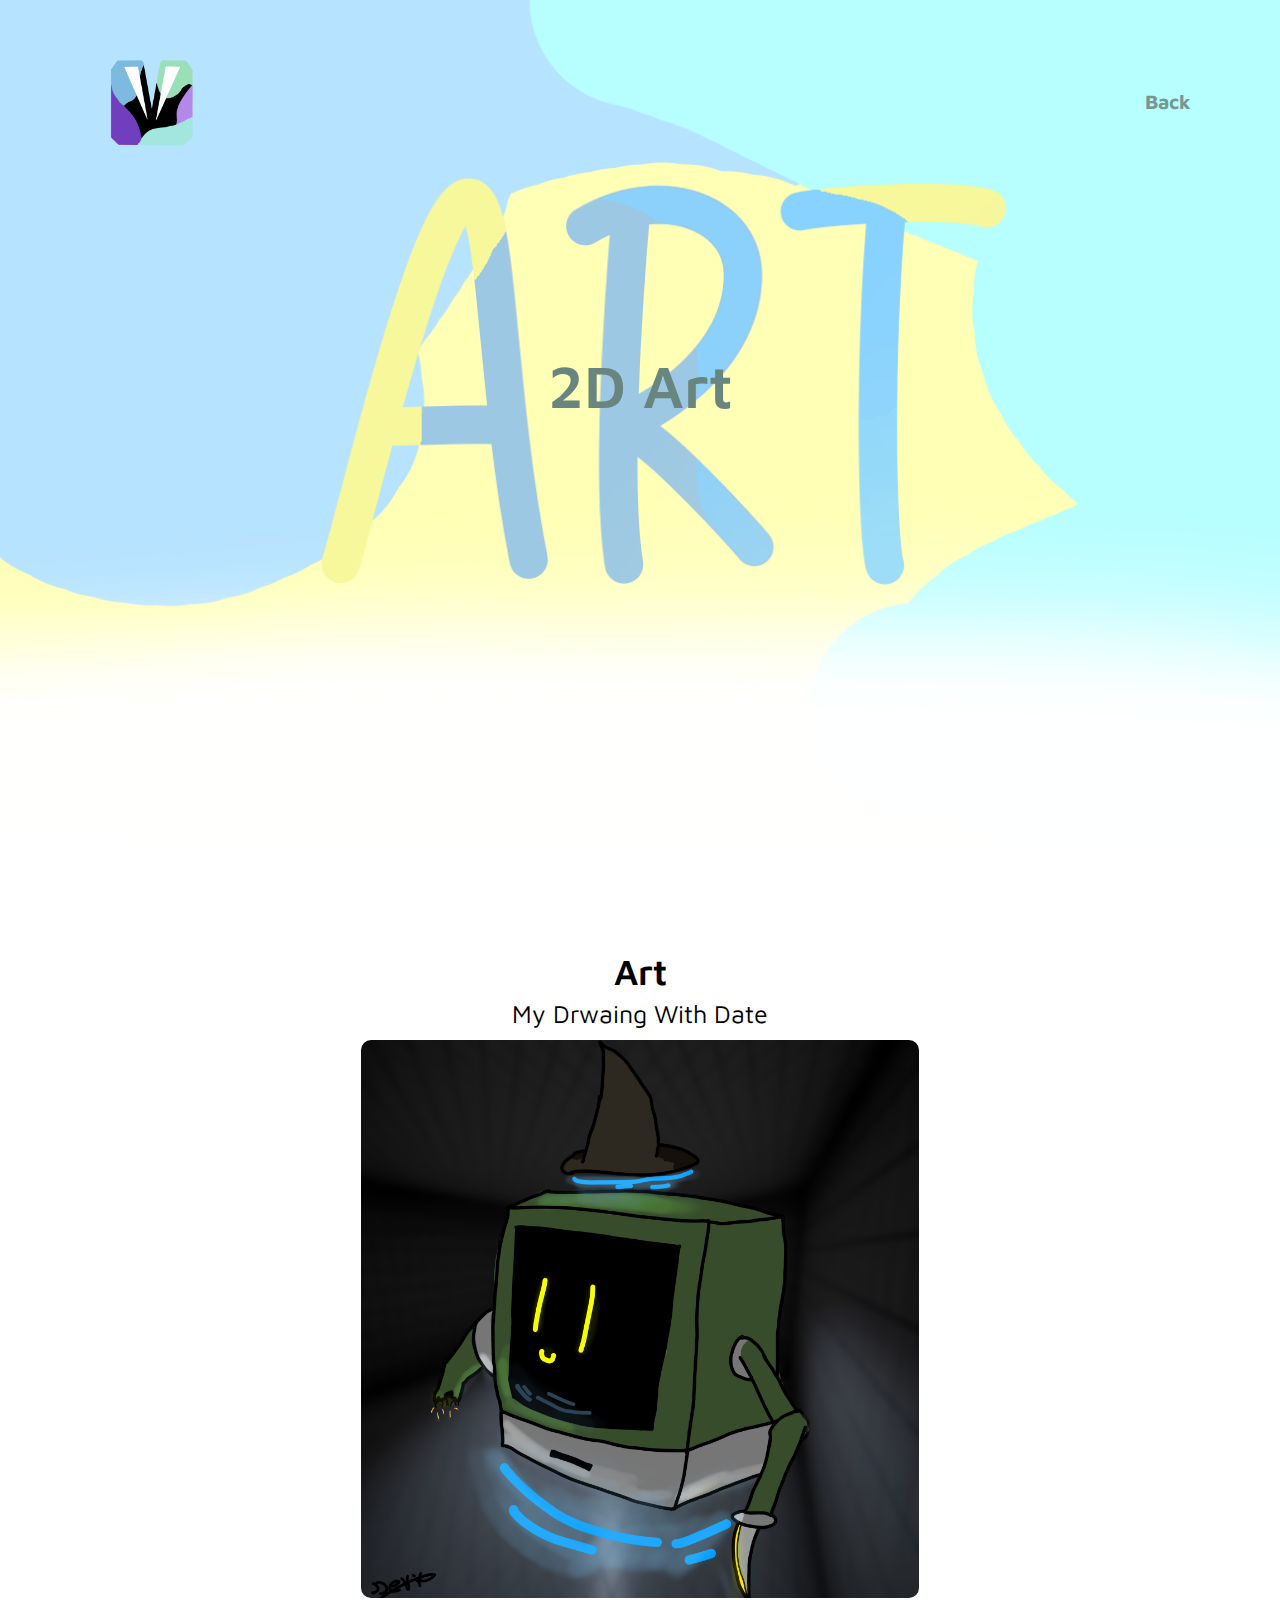
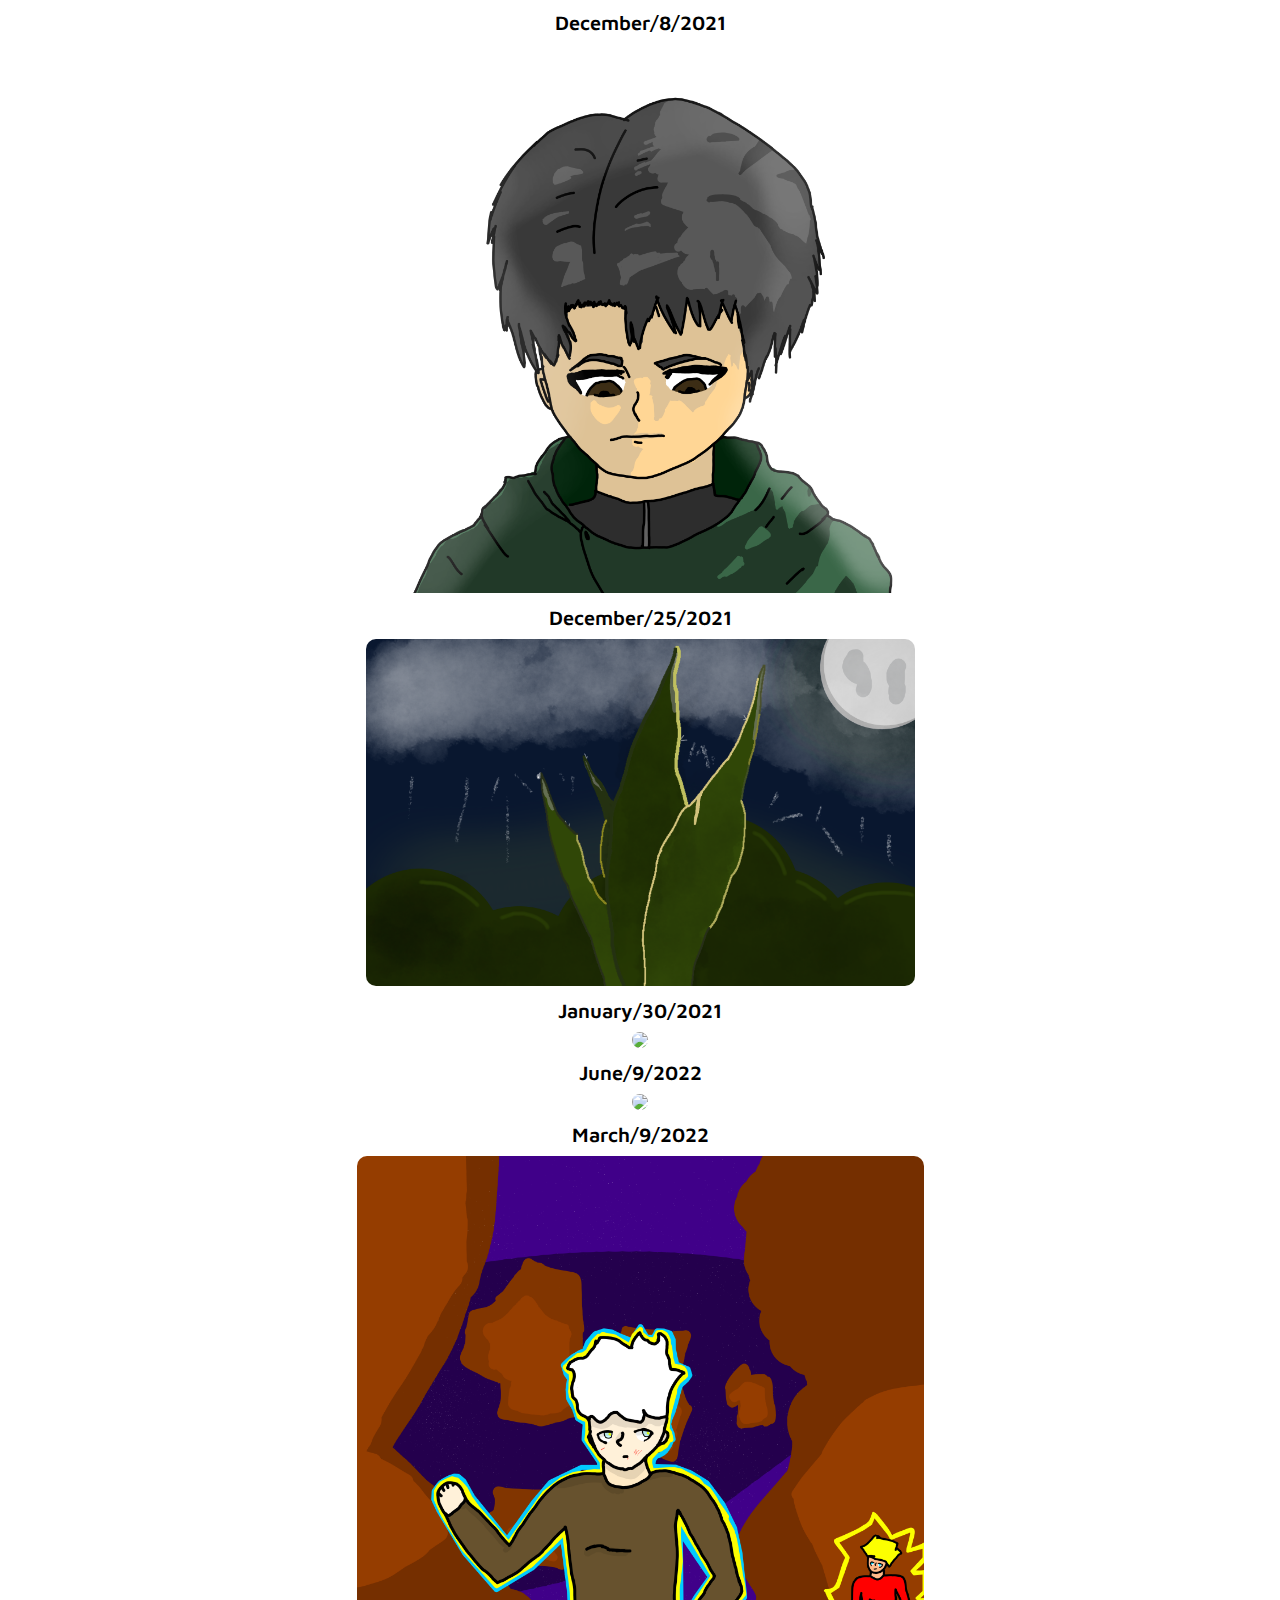
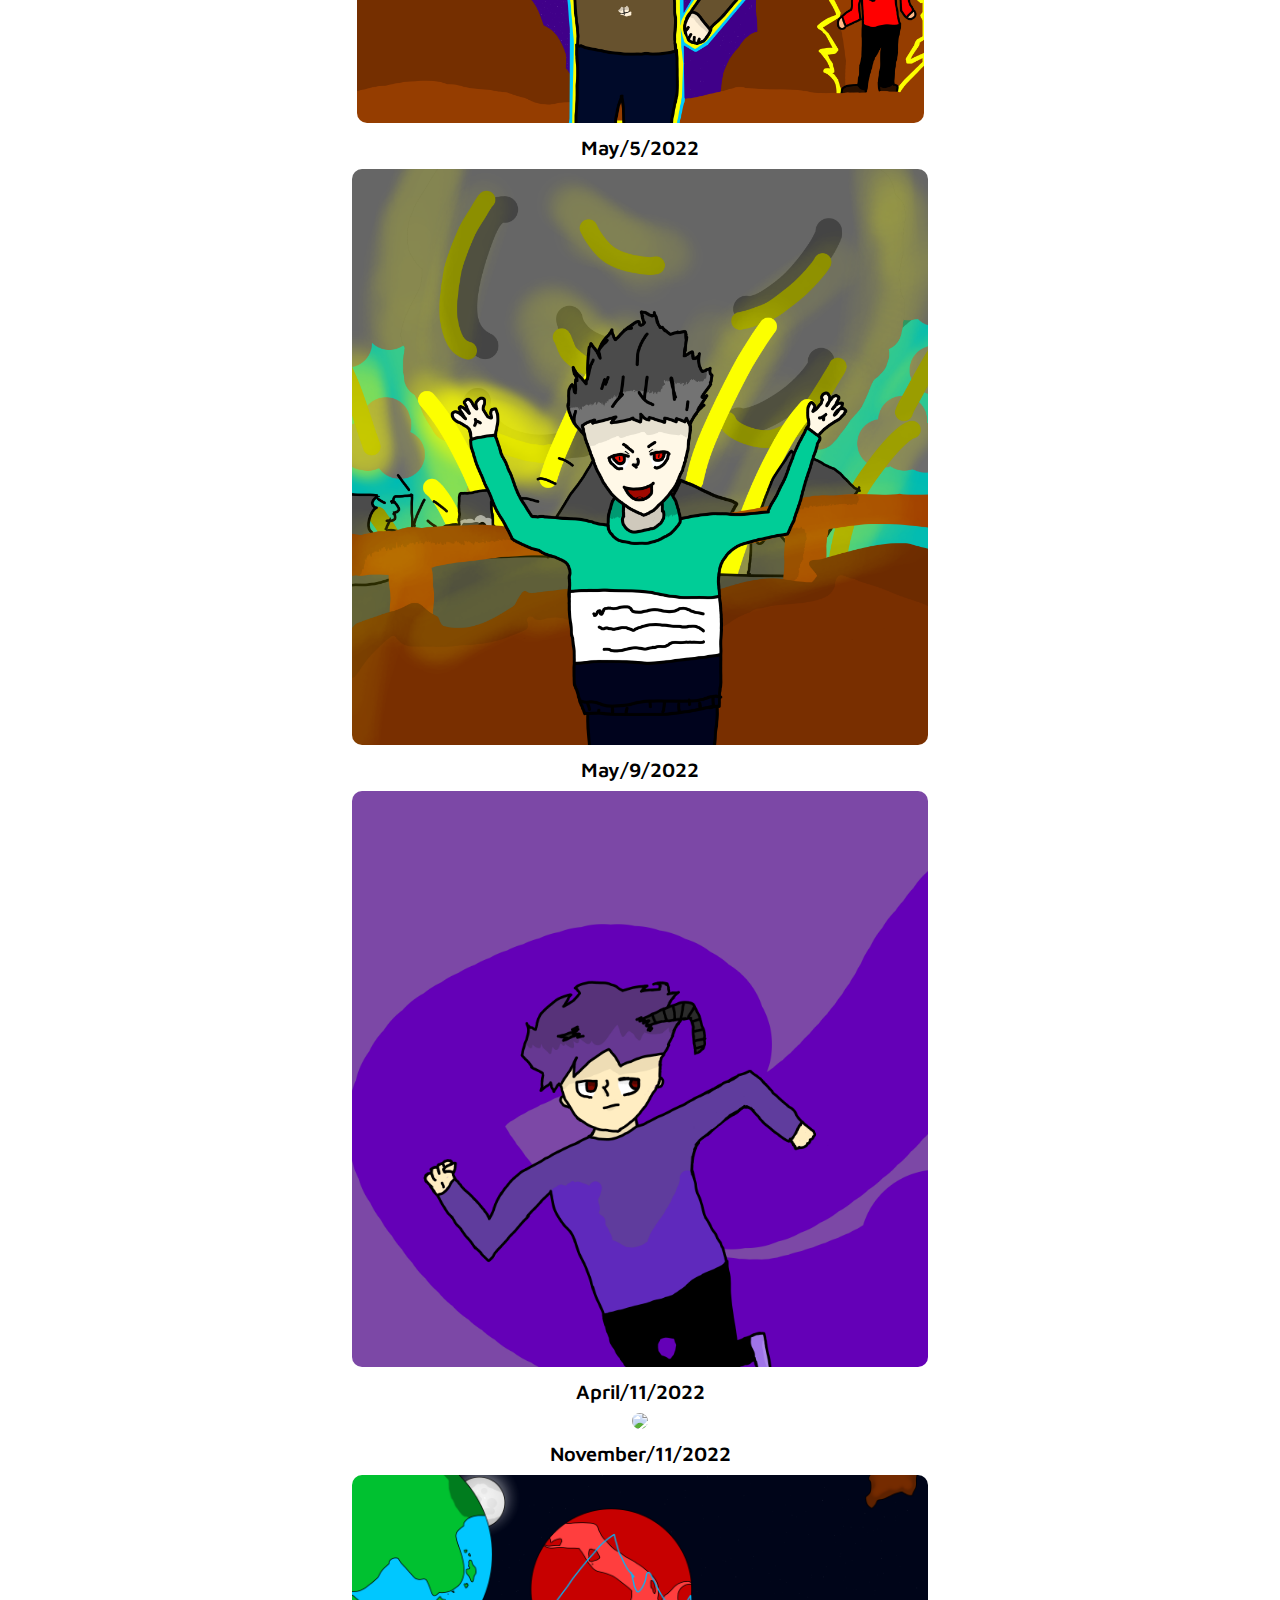
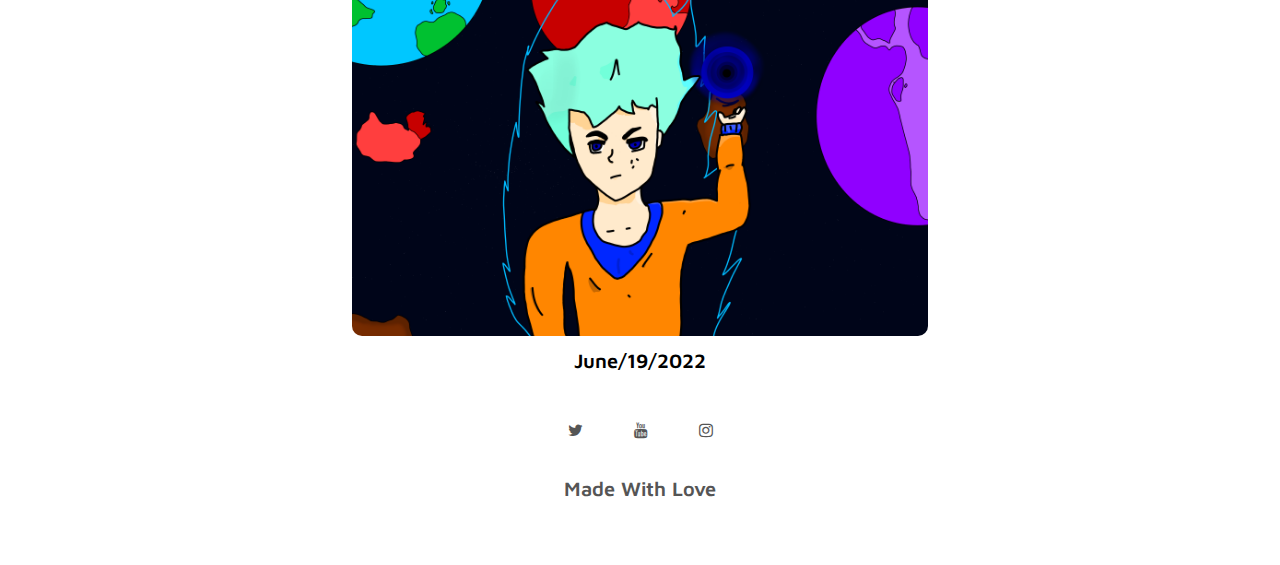
==== 2D Art.html @ 402604be "Changed Header" ====
<!DOCTYPE html>
<html>
<head>
    <meta name="viewport" content="with=device-width, initial-
    scale=1.0">
    <title>2D Page</title>
    <link rel="icon" type="image/x-icon" href="/images/M2022October26Nobg.png">
    <link rel="stylesheet" href="Style.css">
    <link rel="stylesheet" href="https://stackpath.bootstrapcdn.com/font-awesome/4.7.0/css/font-awesome.min.css">

    <link rel="preconnect" href="https://fonts.googleapis.com">
    <link rel="preconnect" href="https://fonts.gstatic.com" crossorigin>
    <link href="https://fonts.googleapis.com/css2?family=Maven+Pro:wght@500;600;800&display=swap" rel="stylesheet">
</head>

<body>
    <section class="Sub-headerArt">
     <nav>
        <a href="index.html"><img src="images/M2022October26Nobg.png"></a>
         <div class="nav-linksA" id="navLinks">
             <ul>
                <li><a href="art.html">Back</a></1li>
             </ul>
         </div>
     </nav>
     
     <div class="text-box">
      
        <h1>2D Art</h1>

     </div>

    </section>

    <!----Games---->

    
    
    

   <!------ Art ----->

   <section class="Art">

    <h1>Art</h1>
    <p>My Drwaing With Date</p>

    <div class="row2">
        <div class="row2">
            <div class="Art-col">
                <img src="images/im1.png">
                <div>
                    <h3>December/8/2021</h3>
                </div>
            </div>
    
        <div class="row2">
            <div class="Art-col">
                <img src="images/im2.png">
                <div>
                    <h3>December/25/2021</h3>
                </div>
            </div>
    
            <div class="Art-col">
                <img src="images/im16.png">
                <div>
                    <h3>January/30/2021</h3>
                </div>
            </div>
    
            <div class="Art-col">
                <img src="images/im4.png">
                <div>
                    <h3>June/9/2022</h3>
                </div>
            </div>
          
        </div>
    
        <div class="Art-col">
            <img src="images/im5.png">
            <div>
                <h3>March/9/2022</h3>
            </div>
        </div>
      
    </div>
    
    <div class="Art-col">
        <img src="images/im14.png">
        <div>
            <h3>May/5/2022</h3>
        </div>
    </div>
    
    </div>
    
    <div class="Art-col">
        <img src="images/im13.png">
        <div>
            <h3>May/9/2022</h3>
        </div>
    </div>
    
    </div>
    
    <div class="Art-col">
        <img src="images/im12.png">
        <div>
            <h3>April/11/2022</h3>
        </div>
    </div>
    
    </div>
    
    <div class="Art-col">
        <img src="images/im11.png">
        <div>
            <h3>November/11/2022</h3>
        </div>
    </div>
    
    </div>
    
    <div class="Art-col">
        <img src="images/im10.png">
        <div>
            <h3>June/19/2022</h3>
        </div>
    </div>
    
    </div>
    </div>
   
   <!------Foter------>

   <section class="footer">

    <div class="icons">
        <i class="fa fa-twitter" onclick="OpneTwitter()" ></i>
        <i class="fa fa-youtube" onclick="OpneYoutube()" ></i>
        <i class="fa fa-instagram" onclick="OpneInsta()" ></i>
    </div>
    <p>Made With Love</p>
   </section>

<!------JavaScript Open Menu------->

<script type="text/javascript">
var counter = 1;
setInterval(function(){
    document.getElementById('radio' + counter).checked = true;
    counter++;
    if(counter > 4){
        counter = 1;
    }
}, 5000);
</script>

<Script>

   var navLinks = document.getElementById("navLinks")
   
   function OpneTwitter(){
      open("https://twitter.com/AMR_Indie")
   }
   
   function GamePage2(){
      open("https://devdevil.itch.io/rogun")
   }

   function GamePage2(){
      open("https://devdevil.itch.io/oldashes")
   }

   function GamePage3(){
      open("https://devdevil.itch.io/dodo-by-amr")
   }

   function GamePage4(){
      open("https://devdevil.itch.io/dirtysea")
   }

   function GamePage5(){
      open("https://devdevil.itch.io/portal")
   }

   function GamePage6(){
      open("https://devdevil.itch.io/thesecret")
   }

   function OpneYoutube(){
      open("https://www.youtube.com/channel/UCUVaZc_DEAMbumB2yuMFp7w")
   }

   function OpneInsta(){
      open("https://www.instagram.com/amr_indie/")
   }

   function OpneMenu(){
       navLinks.style.right="0"
   }

   function HideMenu(){
       navLinks.style.right="-2000px"
   }

</Script>


</body>
</html>
---- Style.css ----
*{
    margin: 0;
    padding: 0;
    font-family: 'Maven Pro', sans-serif;
}

.header{
    min-height: 100vh;
    background-size: cover;
    background-position: center;
    position: relative;
    height: 60vh;
    width: 100%;
    background-image: linear-gradient(rgba(4,9,30,0.7),rgba(4,9,30,0.7)),url(images/AMR2022October26.png);
    background-position: center;
    background-size: cover;
    text-align: center;
    color: rgb(255, 255, 255);
}
nav{
    display: flex;
    padding: 2% 6%;
    justify-content: space-between;
    align-items: center;
    
}
nav img{
    width: 150px;
    transition: 0.5s;
}
nav img:hover {
    width: 160px;

}
.nav-links{
    flex: 1;
    text-align: right;
}
.nav-links  ul li{
    list-style: none;
    display: inline-block;
    padding: 8px 12px;
    position: relative;
    font-weight: 700;
}
.nav-links  ul li a {
    color: rgb(255, 255, 255);
    text-decoration: none;
    font-size: 20px;
    transition: 0.5s;
}
.nav-links  ul li a:hover {
    color: rgb(223, 194, 223);
    font-size: 25px;
}
.nav-links  ul li::after{
    content: '';
    width: 0%;
    height: 2px;
    background: #ca9894;
    display: block;
    margin: auto;
    transition: 0.5s;
    
}

.nav-links  ul li:hover::after{
    width: 100%;
}
.text-box{
    width: 90%;
    color: rgb(255, 255, 255);
    position: absolute;
    top: 50%;
    left: 50%;
    transform: translate(-50%,-50%);
    text-align: center;
}
.text-box h1{
    font-size: 60px;

}
.text-box p{
    margin: 10px 0 40px;
    font-size: 17px;
    color: rgb(255, 255, 255);
}
.COLORB
{
    display: inline-block;
    text-decoration: none;
    color: rgb(38, 0, 255);
    margin: 10px;
    font-size: 20px;
    position: relative;
    cursor: pointer;
    transition: 0.5s;
    border-radius: 8px;
    margin-bottom: 8px 5px;
    font-weight: 700;
 }
 .COLORB:hover{
     background: transparent;
     transition: 1s;
     font-size: 25px;
 }

.BUTON{
   display: inline-block;
   text-decoration: none;
   color: rgb(255, 255, 255);
   border: 1px solid gray;
   padding: 12px 34px;
   margin: 6px;
   font-size: 16px;
   background: transparent;
   position: relative;
   cursor: pointer;
   transition: 0.5s;
   border-radius: 8px;
   margin-bottom: 8px 5px;
}
.BUTON:hover{
    border: 1px solid rgb(104, 104, 104);
    background: rgb(105, 105, 105);
    transition: 1s;
    border-radius: 20px;
    margin-bottom: 20px 12px;
    font-size: 20px;
}


nav .fa{
    display: none;
}

body {
    max-width: 100%;
    overflow-x: hidden;
}

@media (max-width: 999px) {
 .nav-links ul li a {
    font-size: 30px;
    
 }
 nav img {
    padding-left: 0;
 }
 .nav-links{
    text-align: right;
 }

 h1 {
    font-size: 40px;
 }
 h3 {
    font-size: 35px;
 }
 h2 {
    font-size: 30px;
 }
 h4 {
    font-size: 30px;
 }
 .header{
    background-image: linear-gradient(rgba(4,9,30,0.7),rgba(4,9,30,0.7)),url(images/AMR2022October26.png);
    background-size: 130%;
    background-repeat: no-repeat;
 }
 nav img{
    width: 200px;
}

.NewsBig img{
    background: transparent;
}
}

/*----- Games -----*/

.rowGames{
    width: 80%;
    margin: auto;
    text-align: center;
    padding-top: 50px;

}
.rowGames img{

    width: 50%;
}
.GamesLayer{

    background: transparent;
    height: 50%;
    width: 50%;
    position: absolute;
    top: 0;
    left: 0;
    transition: 0.5s;
}
.GamesLayer:hover{

    background-color: rgba(255, 255, 255, 0.2);
}
.GamesLayer h3{
    width: 100%;
    font-weight: 500;
    color: black;
    font-size: 30px;
    bottom: 0;
    left: 50%;
    transform: translateX(-50%);
    position: absolute;
    opacity: 0;
    transition: 0.5s;

}
.GamesLayer:hover h3{

    bottom: 49%;
    opacity: 1;
}
.Games{
    width: 30%;
    margin: auto;
    text-align: center;  
    padding-top: 100px;
}
h1{
    font-size: 36px;
    font-weight: 600;
}
p{
    color: black;
    font-size: 25px;
    font-weight: 300;
    line-height: 22px;
    padding: 10px;
}
.row{
    margin: 10px 10px;
    display: block;
    justify-content: space-around;   
}
.row2{
    margin: 5px 5px;
    display: block;
    justify-content: space-around;
    
}

.row2 p{
  font-size: large;
}
.row2 h1{
    text-decoration: underline;
    padding-bottom: 50px;

}
.Games-col{
    flex-basis: 31%;
    border-radius: 10px;
    margin-bottom: 20px 12px;
    box-sizing: border-box;
    transition: 1s;
    border: #a297a8;
    background: #a297a8;

}
.Games-col:hover{
    box-shadow: 0 0 20px 0px rgba(63, 63, 63, 0.5);
    border-radius: 30px;
    background: #d0bddb;
}
.Games-col2{
    flex-basis: 31%;
    background: transparent;
    border-radius: 10px;
    margin-bottom: 20px 12px;
    box-sizing: border-box;
    transition: 1s;
    border: #d0bddb;
    cursor: pointer;
}
.Games-col2:hover{
    background: #d0bddb;
}
.Games-col2 p{
    opacity: 0;
    transition: 0.5s;
}

.Games-col2:hover p{
    opacity: 1;
}


.Games-col2 img {
    width: 90%;
    transition: 0.5s;
    border-radius: 10px;
}
h3{
    text-align: center;
    font-weight: 600;
    margin: 10px 0;
}
.Games-col2:hover img{
    width: 100%;
    border-radius: 30px;

}
.Games-col2:hover{
    box-shadow: 0 0 20px 0px rgba(63, 63, 63, 0.5);
    border-radius: 30px;

}

@media (max-width: 1000px){
    .row{
        flex-direction: column;
    }
    .row2{
        flex-direction: column;
    }
}
.BTN{
    display: inline-block;
    text-decoration: none;
    color: rgb(0, 0, 0);
    border: 1px solid gray;
    padding: 12px 34px;
    font-size: 16px;
    background: transparent;
    position: relative;
    cursor: pointer;
 }
 .BTN:hover{
    border: 1px solid rgb(104, 104, 104);
    background: rgb(105, 105, 105);
    transition: 1s;
}

/*------- art ------*/

.Art{
    width: 50%;
    margin: auto;
    text-align: center;
    padding-top: 50px;
}

.Art-col{
    flex-basis: 31%;
    background: transparent;
    border-radius: 10px;
    margin-bottom: 20px 12px;
    box-sizing: border-box;
    transition: 1s;
    border: #d0bddb;
}
.Art-col h3{
   font-size: 20PX;
   display: block; 
}
.Art-col:hover{
    box-shadow: 0 0 20px 0px rgba(63, 63, 63, 0.5);
    border-radius: 30px;
    background: #cbfaf2;
    box-shadow: 0 0 20px 0px rgba(63, 63, 63, 0.5);
    border-radius: 30px;
}

.Art-col img {
    width: 90%;
    transition: 0.5s;
    border-radius: 10px;
}
.Art-col img:hover{
    width: 100%;
    border-radius: 30px;
}
.layer{
    background-color: rgba(0, 0, 0, 0.2);
    
    height: 100%;
    width: 90%;
    position: absolute;
    top: 0;
    left: 0;
    transition: 0.5s;
}
.layer:hover{
    background-color: rgba(0, 0, 0, 0.2);
}
.layer h3{
    width: 100%;
    font-weight: 500;
    color: black;
    font-size: 30px;
    bottom: 0;
    left: 50%;
    transform: translateX(-50%);
    position: absolute;
    opacity: 0;
    transition: 0.5s;
}
.layer:hover h3{
    bottom: 49%;
    opacity: 1;
}

/*----foter-----*/

.footer {
    width: 100%;
    text-align: center;
    padding: 30px 0;
}

.footer p {
    margin-bottom: 25px;
    margin-top: 20px;
    font-weight: 600;
    font-size: 20px;
    color: #555555;
}
.icons .fa{
    color: #555555;
    margin: 0 13px;
    cursor: pointer;
    padding: 10px;
}


/* Sub-header */

.Sub-header{
    height: 100vh;
    width: 100%;
    background-position: center;
    background-size: cover;
    text-align: center;
    color: #fff;
    background-image: url(images/BG.png);
}

.Sub-header h1{
    margin-top: -100px;
}


.BUTONA{
    display: inline-block;
    text-decoration: none;
    color: rgb(146, 199, 230);
    border: 1px solid rgb(181, 143, 231);
    padding: 12px 34px;
    margin: 6px;
    font-size: 50px;
    background: transparent;
    position: relative;
    cursor: pointer;
    transition: 0.5s;
    border-radius: 8px;
    margin-bottom: 8px 5px;
 }
 .BUTONA:hover{
    border: 1px solid rgb(181, 143, 231);
     background: rgb(194, 156, 219);
     transition: 0.5s;
     border-radius: 20px;
     margin-bottom: 20px 12px;
     font-size: 55px;
     font-weight: 800;
 }

.Sub-headerArt{
    height: 100vh;
    width: 100%;
    background-position: center;
    background-size: cover;
    text-align: center;
    color: #fff;
    background-image: url(images/ART.png);
}

.Sub-headerArt h1{
    margin-top: -100px;
    color: rgb(105, 133, 127);
}
.Sub-headerArt{
    color: rgb(105, 133, 127);
}
.nav-linksA{
    flex: 1;
    text-align: right;
}
.nav-linksA  ul li{
    list-style: none;
    display: inline-block;
    padding: 8px 12px;
    position: relative;
    font-weight: 700;
}
.nav-linksA  ul li a {
    color: rgb(121, 151, 146);
    text-decoration: none;
    font-size: 20px;
    transition: 0.5s;
}
.nav-linksA  ul li a:hover {
    color: rgb(62, 75, 74);
    font-size: 25px;
}
.nav-linksA  ul li::after{
    content: '';
    width: 0%;
    height: 2px;
    background: #ca9894;
    display: block;
    margin: auto;
    transition: 0.5s;
    
}

.nav-linksA  ul li:hover::after{
    width: 100%;
}


.Sub-headerNews{
    height: 100vh;
    width: 100%;
    background-position: center;
    background-size: cover;
    text-align: center;
    color: #fff;
    background-image: url(images/News.png);
}

.Sub-headerNews h1{
    margin-top: -100px;
    color: rgb(105, 133, 127);
}
.Sub-headerNews{
    color: rgb(105, 133, 127);
}


.Sub-headerAbout{
    height: 100vh;
    width: 100%;
    background-position: center;
    background-size: cover;
    text-align: center;
    color: #fff;
    background-image: url(images/About.png);
}

.Sub-headerAbout h1{
    margin-top: -100px;
    color: rgb(105, 133, 127);
}
.Sub-headerAbout{
    color: rgb(105, 133, 127);
}

.Sub-headerGames{
    height: 100vh;
    width: 100%;
    background-position: center;
    background-size: cover;
    text-align: center;
    color: #fff;
    background-image: url(images/Games.png);
}

.Sub-headerGames h1{
    margin-top: -100px;
    color: rgb(105, 133, 127);
}
.Sub-headerGames{
    color: rgb(105, 133, 127);
}






.about-me{
    width: 80%;
    margin: auto;
    padding-top: 80px;
    padding-bottom: 50px;
}
.about-col{
    flex-basis: 48%;
    padding: 30px 40px;
    text-align: center;
}
.about-col img{
    width: 30%;
    padding: 5px 5px;
    background-color: rgba(90, 83, 83, 0.103);
    border-radius: 20px;
    margin-bottom: 60px; 
    transition: 0.5s; 
}

.about-col h1{
    padding-top: 5px;
}
.about-col p {
    padding: 15px 0 25px;
    font-size: 20px;
    
}

/*------twitter------*/

.Twitter{
    padding: auto;
    margin-left: 25%;
}

/*--Navigation--*/

.slider{
    width:  800px;
    height: 500px;
    border-radius: 10px;
    overflow: hidden;
    margin: auto;

}
.slides{
    width:  500%;
    height: 500px;
    display: flex;
}
.slides input{
    display: none;
}
.slide{
    width: 20%;
    transition: 2s;
}.slide img{
    width: 800px;
    height: 500px;
    
}

/*--Maual navigaiton--*/

.navgation-Manual{
    position: absolute;
    display: flex;
    width: 800px;
    justify-content: center;
    margin-top: 460px;
}
.manual-btn{
    border: 2px solid #555555;
    padding: 5px;
    border-radius: 10px;
    cursor: pointer;
    transition: 1s;
}
.manual-btn:not(:last-child){
    margin-right: 40px;
}
.manual-btn:hover{
    background: #555555;
}
#radio1:checked ~ .first{
    margin-left: 0;
}
#radio2:checked ~ .first{
    margin-left: -20%;
}
#radio3:checked ~ .first{
    margin-left: -40%;
}
#radio4:checked ~ .first{
    margin-left: -60%;
}

/*--auto--*/

.navigation-auto{
    position: absolute;
    display: flex;
    width: 800px;
    justify-content: center;
    margin-top: 460px;
}
.navigation-auto div {
    border: 2px solid #555555;
    padding: 5px;
    border-radius: 10px;
    transition: 1s;
}

.navigation-auto div:not(:last-child){
    margin-right: 40px;
}

#radio1:checked ~ .navigation-auto .auto-btn1{
    background: #555555;
}
#radio2:checked ~ .navigation-auto .auto-btn2{
    background: #555555;
}
#radio3:checked ~ .navigation-auto .auto-btn3{
    background: #555555;
}
#radio4:checked ~ .navigation-auto .auto-btn4{
    background: #555555;
}

/*--News--*/

.News{
    padding: 40px;
    display: flex;
    justify-content: space-between;
    background-color: #c0f3f5;
    width: 60%;
    margin: 10rem auto 0 auto;
    border-radius: 30px;
}
.NewsBig{
    padding: 40px;
    display: flex;
    justify-content: space-between;
    background-color: #c0f3f5;
    width: 70%;
    margin: 10rem auto 0 auto;
    border-radius: 30px;
}
.NewsBig img{
    height: 400px;
    border-radius: 30px;
    background-color: #ffffff;
}
@media(max-width: 1500px){
    .NewsBig img{
        height: 250px;

    }
    .News img{
        width: 60%;
    }
    .News{
        width: 80%;
    }
    .NewsBig{
        width: 80%;
    }
}
.NewsBig h1{
  margin: 0;
  color: black;
}
.NewsBig p{
    color: black;
    margin-right: 15px;
}

.News img{
    height: 500px;
    border-radius: 30px;
    background-color: #ffffff;
}
.News h1{
  margin: 0;
  color: black;
}
.News p{
    color: black;
    margin-right: 15px;
}
.nobg{
    background-color: black;
}

/*---ArtBtn---*/

.arbtn{
    display: flex;
    justify-content: center;
}


.arbtn a {
    color: black ;
    margin: 12px;
}
.arbtn a:hover {
    color: rgb(251, 255, 211) ;
}

.BGB{
    display: flex;
    padding: 100px;
    padding-top: 50px;
    padding-bottom: 50px;
    background-color: #e9fffe;
    border-radius: 10px;
    margin-bottom: 20px 12px;
    box-sizing: border-box;
    border: #a297a8;
}
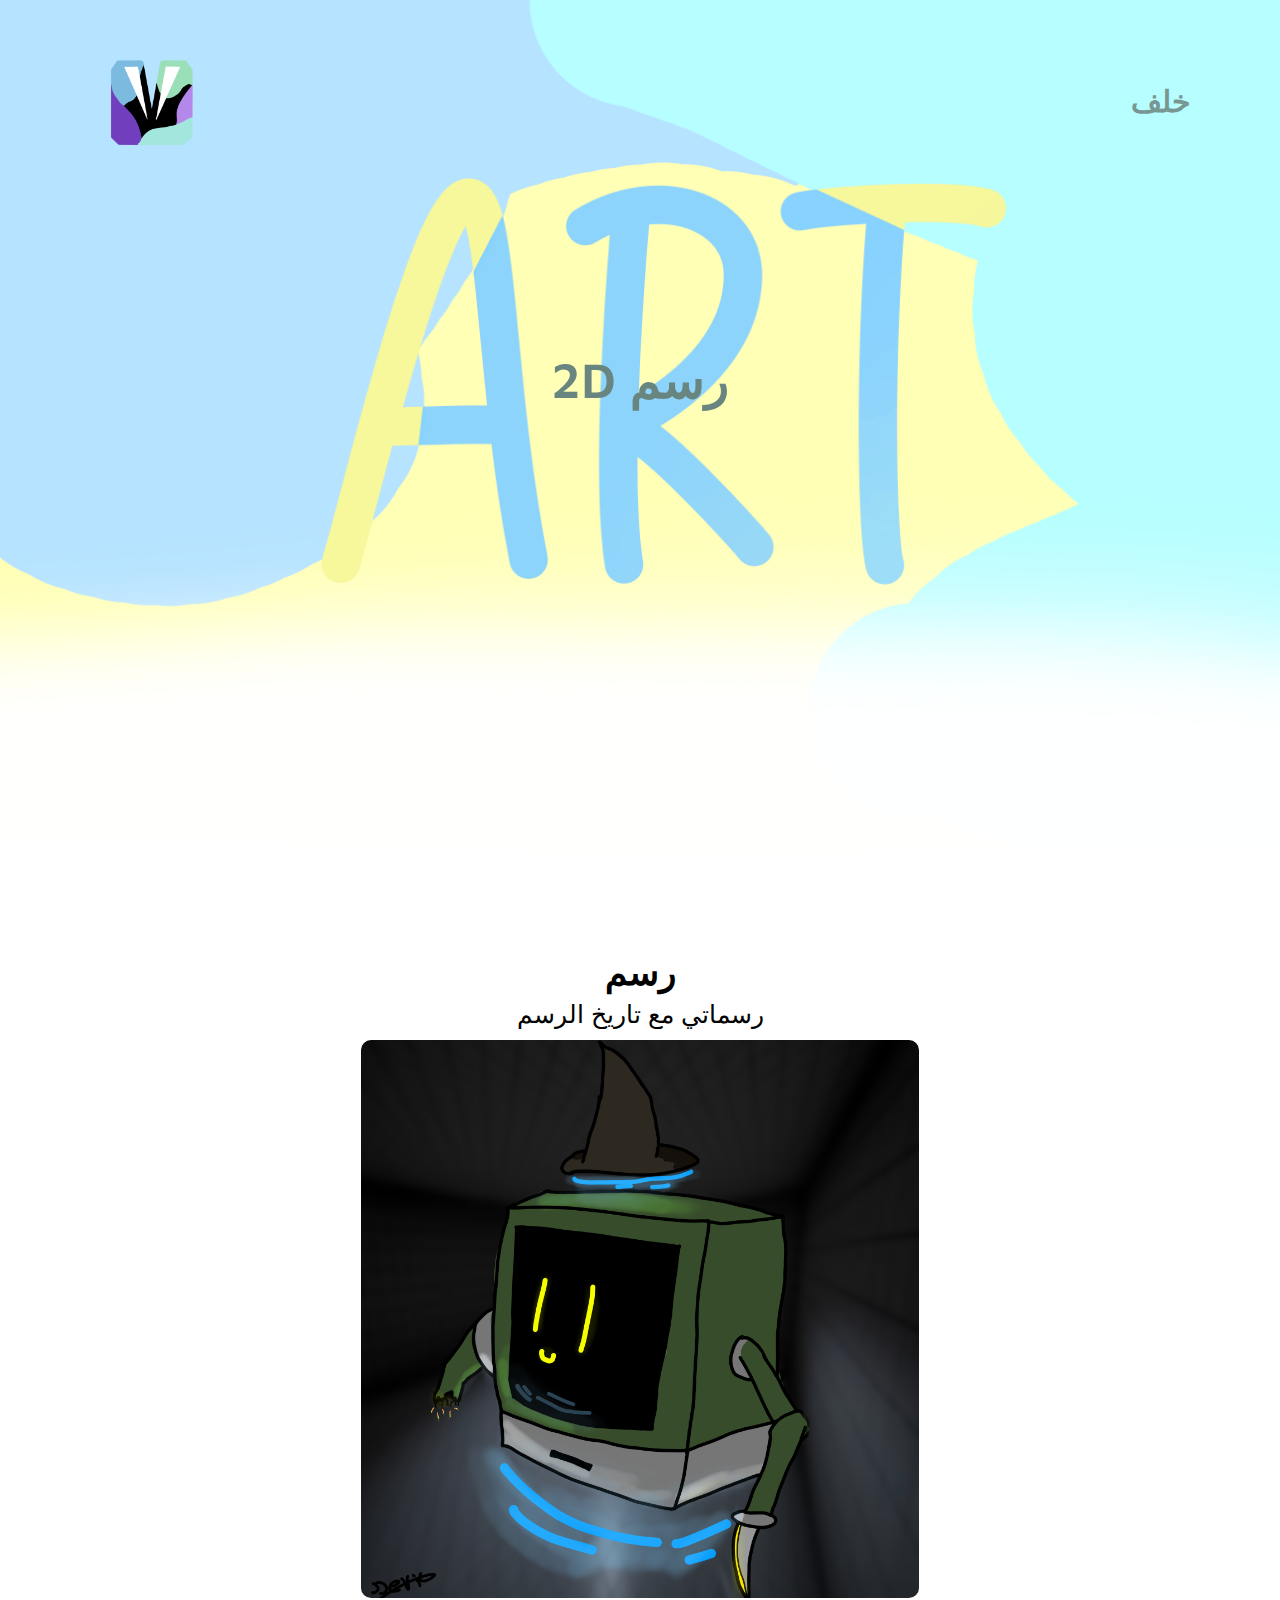
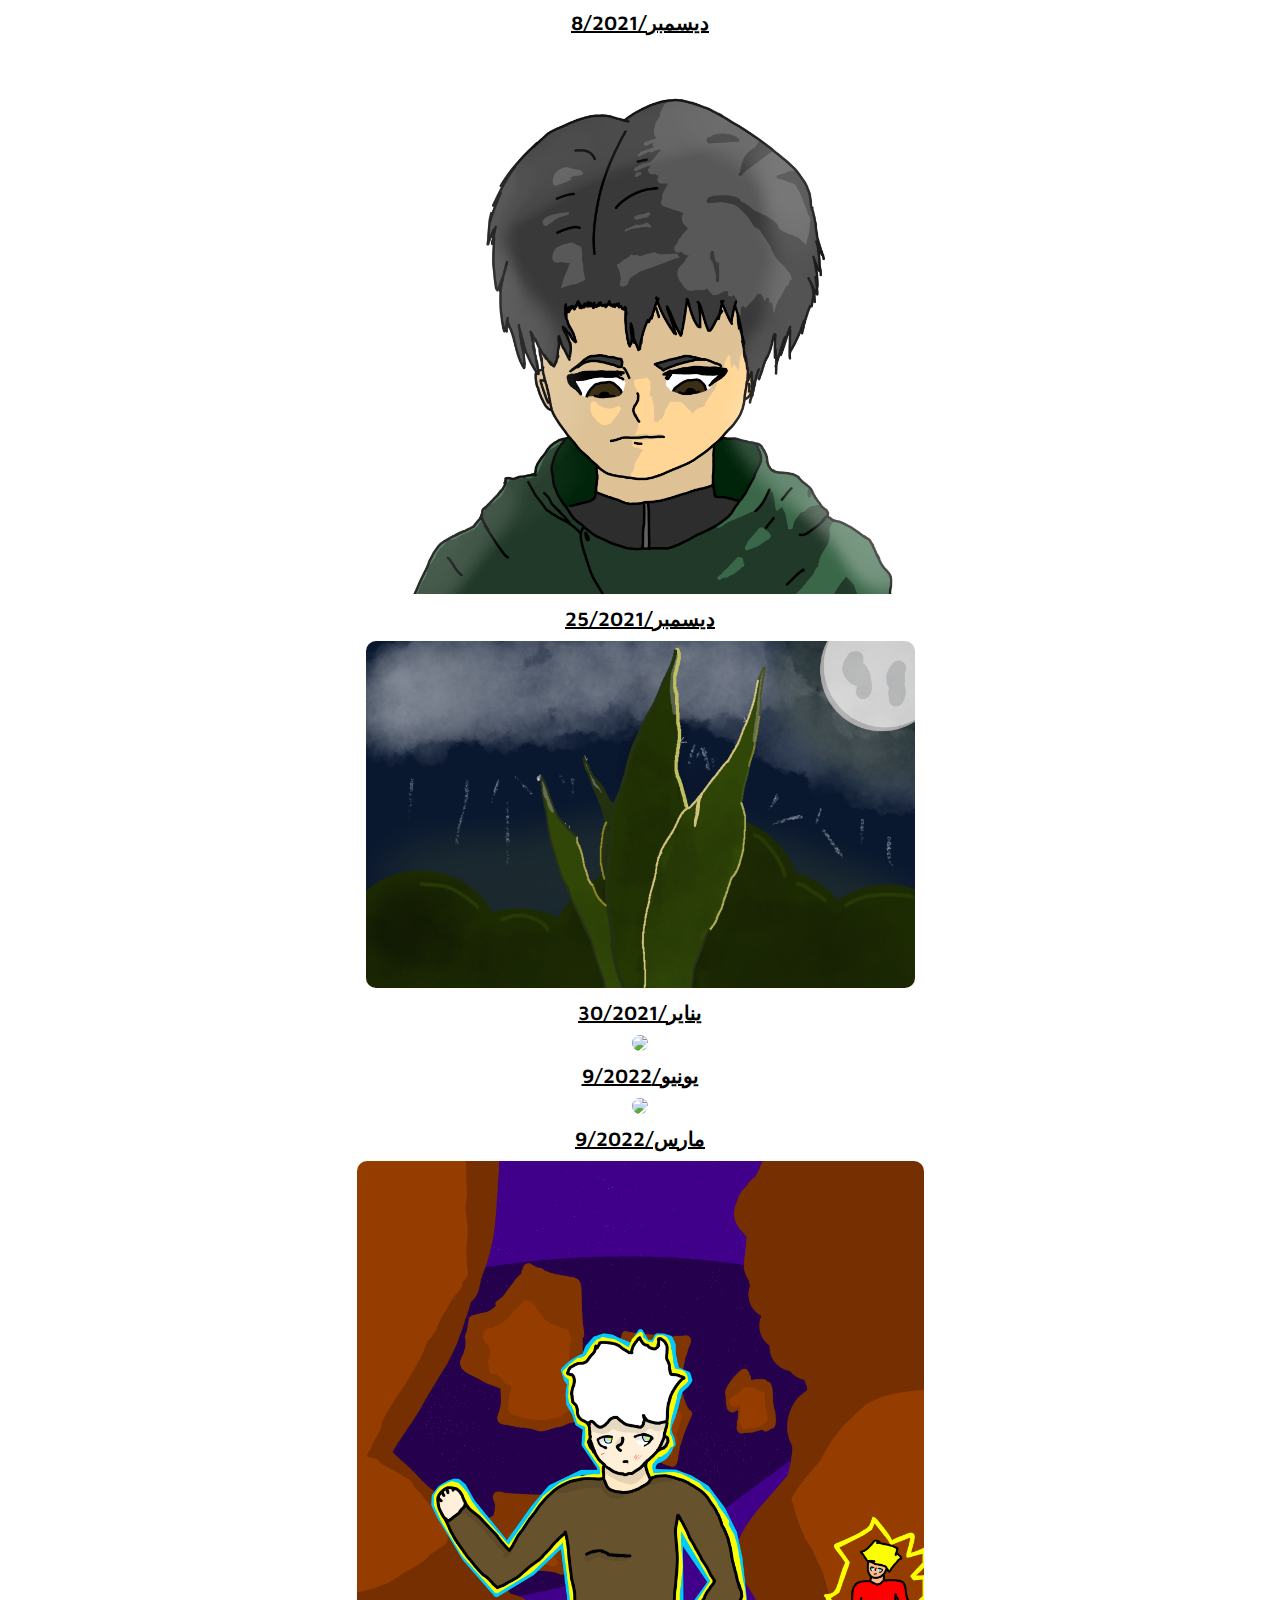
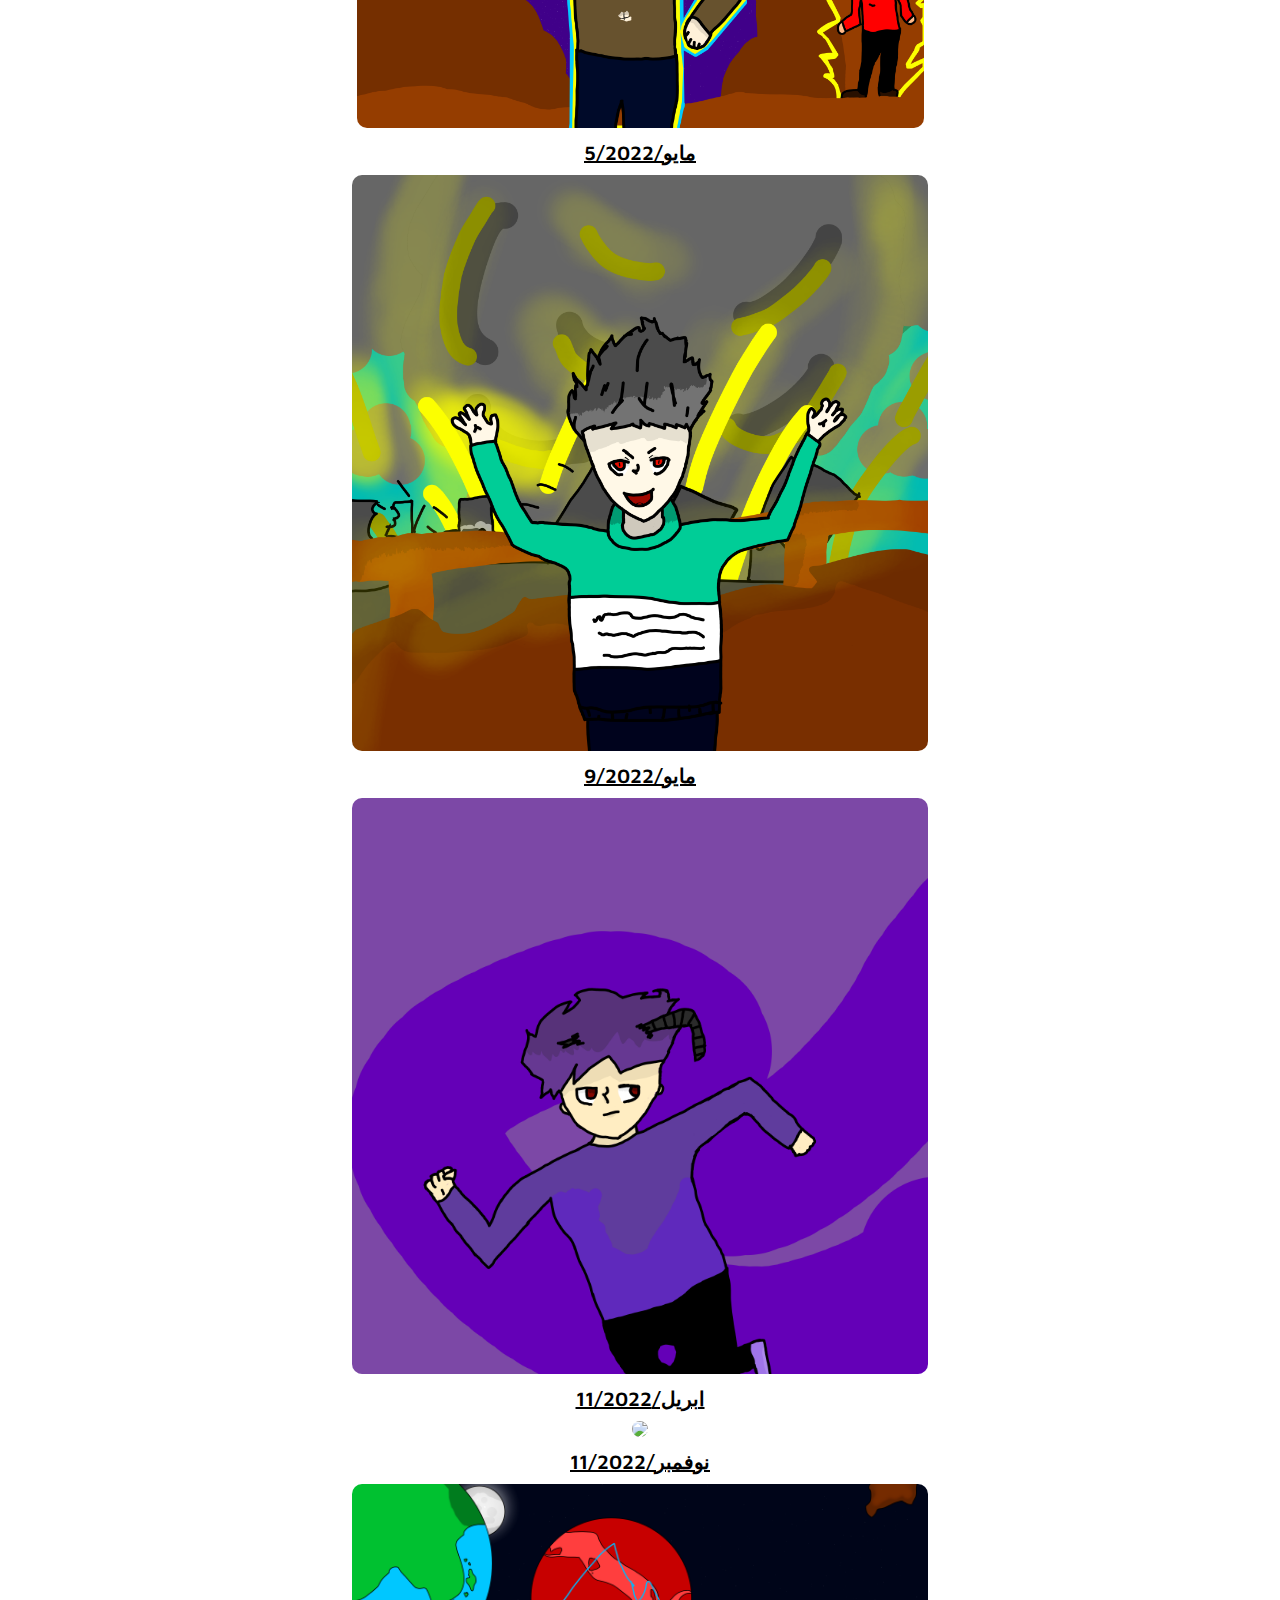
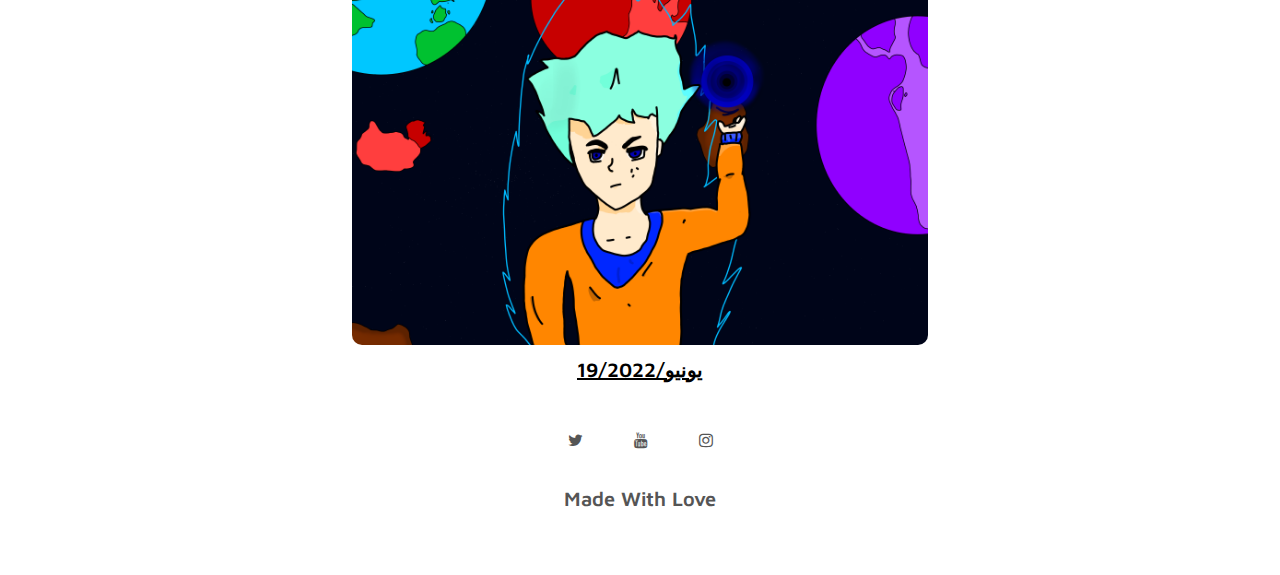
==== commit 9efdb9be: "cheking arabic" ====
--- a/2D Art.html
+++ b/2D Art.html
@@ -3,7 +3,7 @@
 <head>
     <meta name="viewport" content="with=device-width, initial-
     scale=1.0">
-    <title>2D Page</title>
+    <title>صفحة 2D</title>
     <link rel="icon" type="image/x-icon" href="/images/M2022October26Nobg.png">
     <link rel="stylesheet" href="Style.css">
     <link rel="stylesheet" href="https://stackpath.bootstrapcdn.com/font-awesome/4.7.0/css/font-awesome.min.css">
@@ -19,14 +19,14 @@
         <a href="index.html"><img src="images/M2022October26Nobg.png"></a>
          <div class="nav-linksA" id="navLinks">
              <ul>
-                <li><a href="art.html">Back</a></1li>
+                <li><a href="art.html">خلف</a></1li>
              </ul>
          </div>
      </nav>
      
      <div class="text-box">
       
-        <h1>2D Art</h1>
+        <h1>2D رسم</h1>
 
      </div>
 
@@ -42,15 +42,15 @@
 
    <section class="Art">
 
-    <h1>Art</h1>
-    <p>My Drwaing With Date</p>
+    <h1>رسم</h1>
+    <p>رسماتي مع تاريخ الرسم</p>
 
     <div class="row2">
         <div class="row2">
             <div class="Art-col">
                 <img src="images/im1.png">
                 <div>
-                    <h3>December/8/2021</h3>
+                    <h3>ديسمبر/8/2021</h3>
                 </div>
             </div>
     
@@ -58,21 +58,21 @@
             <div class="Art-col">
                 <img src="images/im2.png">
                 <div>
-                    <h3>December/25/2021</h3>
+                    <h3>ديسمبر/25/2021</h3>
                 </div>
             </div>
     
             <div class="Art-col">
                 <img src="images/im16.png">
                 <div>
-                    <h3>January/30/2021</h3>
+                    <h3>يناير/30/2021</h3>
                 </div>
             </div>
     
             <div class="Art-col">
                 <img src="images/im4.png">
                 <div>
-                    <h3>June/9/2022</h3>
+                    <h3>يونيو/9/2022</h3>
                 </div>
             </div>
           
@@ -81,7 +81,7 @@
         <div class="Art-col">
             <img src="images/im5.png">
             <div>
-                <h3>March/9/2022</h3>
+                <h3>مارس/9/2022</h3>
             </div>
         </div>
       
@@ -90,7 +90,7 @@
     <div class="Art-col">
         <img src="images/im14.png">
         <div>
-            <h3>May/5/2022</h3>
+            <h3>مايو/5/2022</h3>
         </div>
     </div>
     
@@ -99,7 +99,7 @@
     <div class="Art-col">
         <img src="images/im13.png">
         <div>
-            <h3>May/9/2022</h3>
+            <h3>مايو/9/2022</h3>
         </div>
     </div>
     
@@ -108,7 +108,7 @@
     <div class="Art-col">
         <img src="images/im12.png">
         <div>
-            <h3>April/11/2022</h3>
+            <h3>ابريل/11/2022</h3>
         </div>
     </div>
     
@@ -117,7 +117,7 @@
     <div class="Art-col">
         <img src="images/im11.png">
         <div>
-            <h3>November/11/2022</h3>
+            <h3>نوفمبر/11/2022</h3>
         </div>
     </div>
     
@@ -126,7 +126,7 @@
     <div class="Art-col">
         <img src="images/im10.png">
         <div>
-            <h3>June/19/2022</h3>
+            <h3>يونيو/19/2022</h3>
         </div>
     </div>
     
--- a/Style.css
+++ b/Style.css
@@ -52,6 +52,8 @@
 .nav-links  ul li a:hover {
     color: rgb(223, 194, 223);
     font-size: 25px;
+    font-weight: 100;
+    transition: 1s;
 }
 .nav-links  ul li::after{
     content: '';
@@ -77,8 +79,8 @@
     text-align: center;
 }
 .text-box h1{
-    font-size: 60px;
-
+    font-size: 50px;
+    
 }
 .text-box p{
     margin: 10px 0 40px;
@@ -104,32 +106,34 @@
      transition: 1s;
      font-size: 25px;
  }
-
 .BUTON{
    display: inline-block;
    text-decoration: none;
    color: rgb(255, 255, 255);
-   border: 1px solid gray;
+   border: 1px solid rgb(129, 170, 224);
    padding: 12px 34px;
    margin: 6px;
    font-size: 16px;
-   background: transparent;
+   background:  transparent;
    position: relative;
    cursor: pointer;
    transition: 0.5s;
    border-radius: 8px;
    margin-bottom: 8px 5px;
+    background-size: 200%;
 }
 .BUTON:hover{
-    border: 1px solid rgb(104, 104, 104);
-    background: rgb(105, 105, 105);
-    transition: 1s;
-    border-radius: 20px;
-    margin-bottom: 20px 12px;
-    font-size: 20px;
-}
-
-
+
+   border: 1px solid rgb(129, 170, 224);
+   background:  rgb(177, 255, 236);
+   transition: 1s;
+   border-radius: 20px;
+   margin-bottom: 20px 12px;
+   font-size: 20px;
+   font-weight: 900;
+   color: rgb(54, 54, 54);
+
+}
 nav .fa{
     display: none;
 }
@@ -163,17 +167,26 @@
  h4 {
     font-size: 30px;
  }
+ .text-box h1{
+    font-size: 100px;
+ }
+ .text-box p {
+    font-size: 30px;
+ }
  .header{
     background-image: linear-gradient(rgba(4,9,30,0.7),rgba(4,9,30,0.7)),url(images/AMR2022October26.png);
-    background-size: 130%;
+    background-size: 100%;
     background-repeat: no-repeat;
  }
  nav img{
-    width: 200px;
+    width: 250px;
 }
 
 .NewsBig img{
     background: transparent;
+}
+.BUTON{
+    font-size: 30px;
 }
 }
 
@@ -361,9 +374,50 @@
     transition: 1s;
     border: #d0bddb;
 }
+
+
+.ArtH-col{
+    flex-basis: 31%;
+    background: transparent;
+    border-radius: 10px;
+    margin-bottom: 20px 12px;
+    box-sizing: border-box;
+    transition: 1s;
+    border: #f3ddff;
+}
+.ArtH-col h3{
+    font-size: 20PX;
+    display: block; 
+    font-weight: 600;
+    text-decoration: underline;
+ }
+ .ArtH-col:hover{
+     box-shadow: 0 0 20px 0px rgba(63, 63, 63, 0.5);
+     border-radius: 30px;
+     background: #cbfaf2;
+     box-shadow: 0 0 20px 0px rgba(63, 63, 63, 0.5);
+     border-radius: 30px;
+     
+ }
+ 
+ .ArtH-col img {
+     width: 90%;
+     transition: 0.5s;
+     border-radius: 10px;
+     
+ }
+ .ArtH-col img:hover{
+     width: 100%;
+     border-radius: 30px;
+     
+ }
+
+
 .Art-col h3{
    font-size: 20PX;
    display: block; 
+   font-weight: 600;
+   text-decoration: underline;
 }
 .Art-col:hover{
     box-shadow: 0 0 20px 0px rgba(63, 63, 63, 0.5);
@@ -371,6 +425,7 @@
     background: #cbfaf2;
     box-shadow: 0 0 20px 0px rgba(63, 63, 63, 0.5);
     border-radius: 30px;
+    
 }
 
 .Art-col img {
@@ -728,7 +783,7 @@
     padding: 40px;
     display: flex;
     justify-content: space-between;
-    background-color: #c0f3f5;
+    background-color: #f5daff;
     width: 60%;
     margin: 10rem auto 0 auto;
     border-radius: 30px;
@@ -737,7 +792,7 @@
     padding: 40px;
     display: flex;
     justify-content: space-between;
-    background-color: #c0f3f5;
+    background-color: #f5daff;
     width: 70%;
     margin: 10rem auto 0 auto;
     border-radius: 30px;
@@ -749,8 +804,8 @@
 }
 @media(max-width: 1500px){
     .NewsBig img{
-        height: 250px;
-
+        width: 50%;
+        height: 10vh;
     }
     .News img{
         width: 60%;
@@ -761,13 +816,22 @@
     .NewsBig{
         width: 80%;
     }
+    .nav-linksA  ul li a {
+        font-size: 30px;
+    }
+    .nav-linksA  ul li a:hover {
+        font-size: 35px;
+    }
+    .nav-links  ul li a:hover {
+        font-size: 35px;
+    }
 }
 .NewsBig h1{
   margin: 0;
   color: black;
 }
 .NewsBig p{
-    color: black;
+    color: rgb(0, 0, 0);
     margin-right: 15px;
 }
 
@@ -816,6 +880,16 @@
     border: #a297a8;
 }
 
-
-
-
+::-webkit-scrollbar{
+    background: rgb(255, 255, 255);
+    width: 0.7em;
+}
+
+::-webkit-scrollbar-thumb{
+    background: rgb(110, 173, 255);
+    border-radius: 50vw;
+}
+
+::-webkit-scrollbar-thumb:hover{
+    background: rgb(88, 160, 255);
+}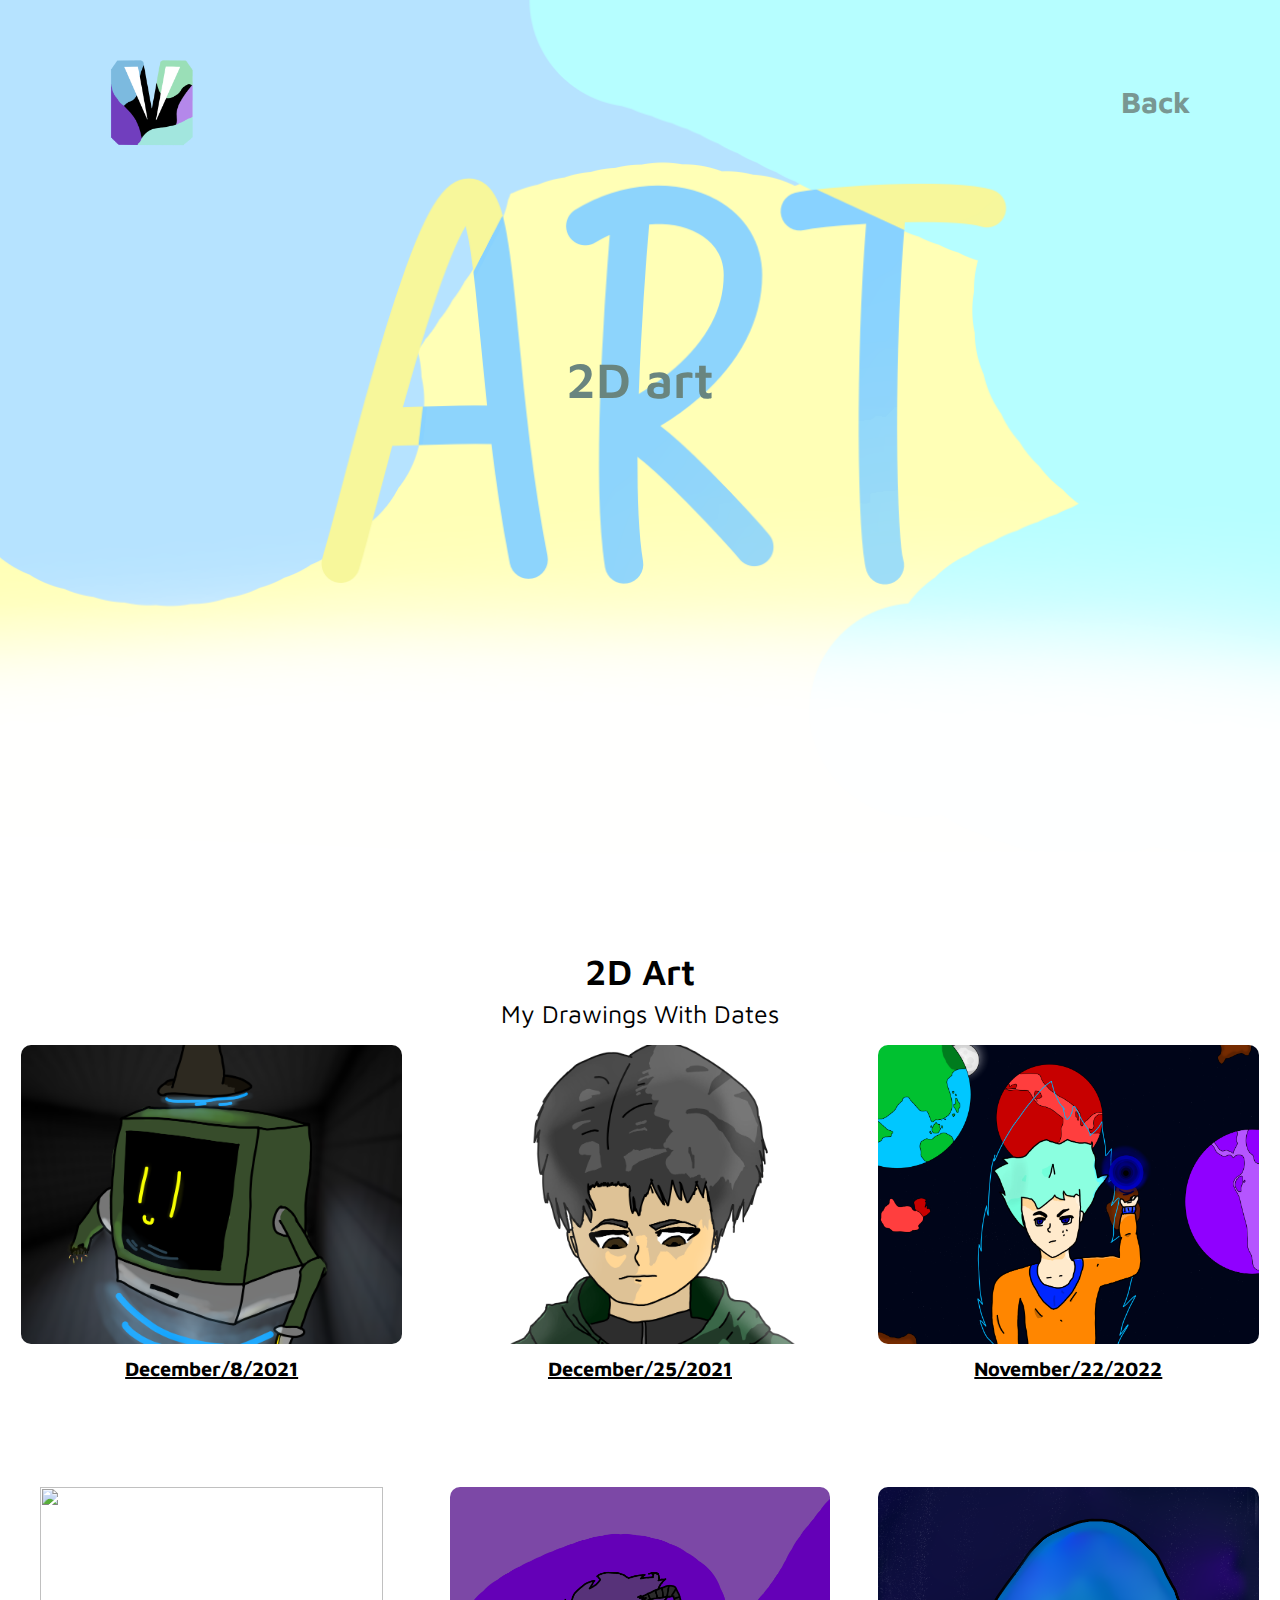
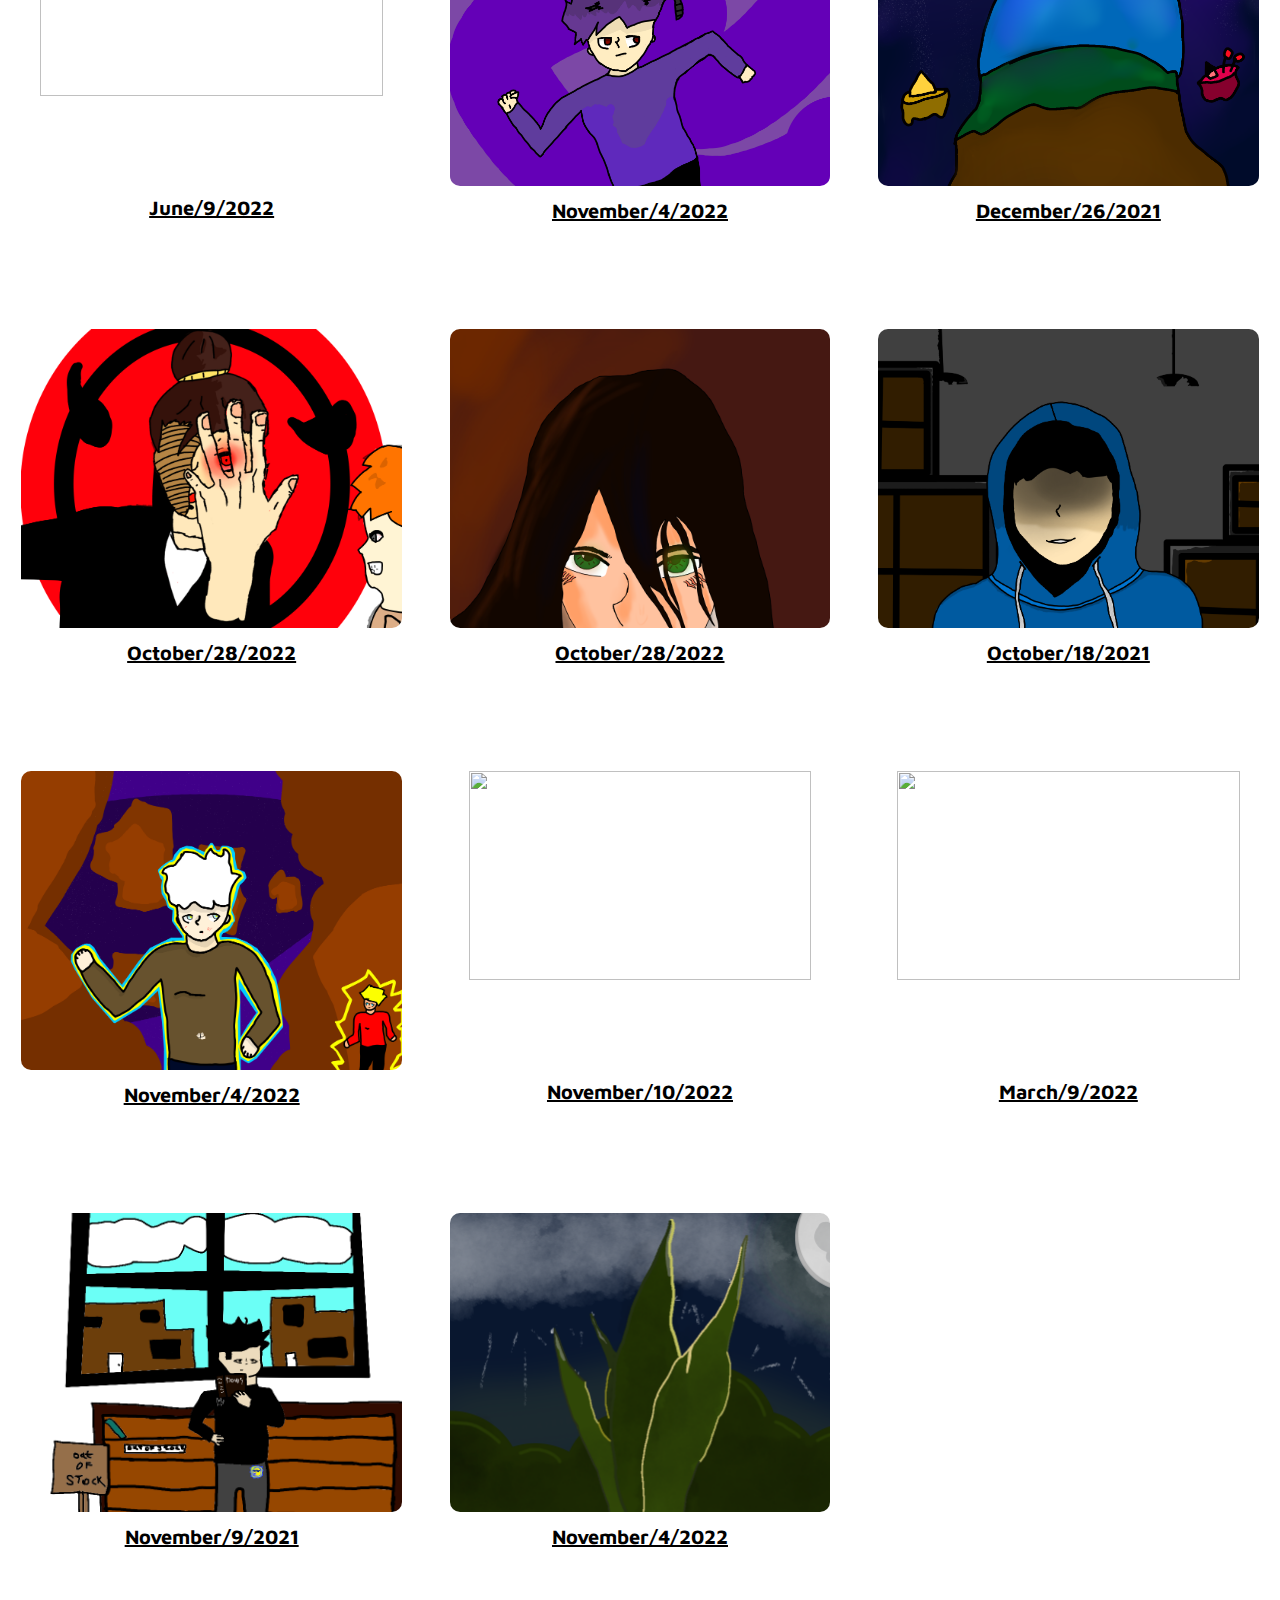
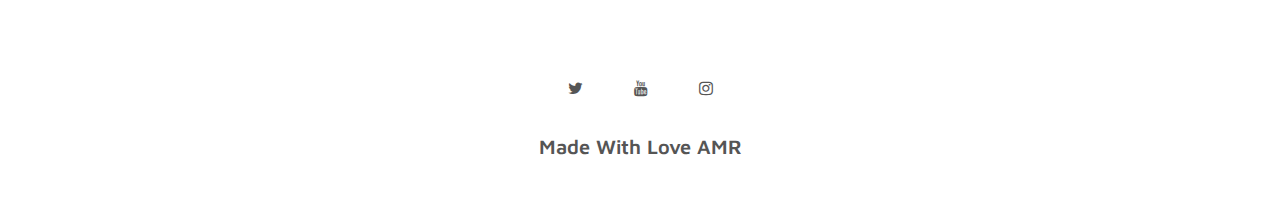
==== commit 27a23a6b: "ReChanged" ====
--- a/2D Art.html
+++ b/2D Art.html
@@ -3,7 +3,7 @@
 <head>
     <meta name="viewport" content="with=device-width, initial-
     scale=1.0">
-    <title>صفحة 2D</title>
+    <title>2D Page</title>
     <link rel="icon" type="image/x-icon" href="/images/M2022October26Nobg.png">
     <link rel="stylesheet" href="Style.css">
     <link rel="stylesheet" href="https://stackpath.bootstrapcdn.com/font-awesome/4.7.0/css/font-awesome.min.css">
@@ -19,14 +19,14 @@
         <a href="index.html"><img src="images/M2022October26Nobg.png"></a>
          <div class="nav-linksA" id="navLinks">
              <ul>
-                <li><a href="art.html">خلف</a></1li>
+                <li><a href="art.html">Back</a></1li>
              </ul>
          </div>
      </nav>
      
      <div class="text-box">
       
-        <h1>2D رسم</h1>
+        <h1>2D art</h1>
 
      </div>
 
@@ -42,94 +42,138 @@
 
    <section class="Art">
 
-    <h1>رسم</h1>
-    <p>رسماتي مع تاريخ الرسم</p>
+    <h1>2D Art</h1>
+    <p>My Drawings With Dates</p>
 
     <div class="row2">
+
+    
         <div class="row2">
             <div class="Art-col">
                 <img src="images/im1.png">
                 <div>
-                    <h3>ديسمبر/8/2021</h3>
-                </div>
-            </div>
-    
+                    <h3> December/8/2021</h3>
+                </div>
+            </div>
+        </div>
+
         <div class="row2">
             <div class="Art-col">
                 <img src="images/im2.png">
                 <div>
-                    <h3>ديسمبر/25/2021</h3>
-                </div>
-            </div>
-    
+                    <h3>December/25/2021</h3>
+                </div>
+            </div>
+        </div>
+
+        <div class="row2">
+            <div class="Art-col">
+                <img src="images/im10.png">
+                <div>
+                    <h3>November/22/2022</h3>
+                </div>
+            </div>
+        </div>
+
+        <div class="row2">
+            <div class="Art-col">
+                <img src="images/im4.png">
+                <div>
+                    <h3> June/9/2022</h3>
+                </div>
+            </div>
+        </div>
+
+        <div class="row2">
+            <div class="Art-col">
+                <img src="images/im12.png">
+                <div>
+                    <h3>November/4/2022</h3>
+                </div>
+            </div>
+        </div>
+
+        <div class="row2">
+            <div class="Art-col">
+                <img src="images/im6.png">
+                <div>
+                    <h3>December/26/2021</h3>
+                </div>
+            </div>
+        </div>
+
+        <div class="row2">
+            <div class="Art-col">
+                <img src="images/im7.png">
+                <div>
+                    <h3>October/28/2022</h3>
+                </div>
+            </div>
+        </div>
+
+        <div class="row2">
+            <div class="Art-col">
+                <img src="images/im8.png">
+                <div>
+                    <h3>October/28/2022</h3>
+                </div>
+            </div>
+        </div>
+
+        <div class="row2">
+            <div class="Art-col">
+                <img src="images/im9.png">
+                <div>
+                    <h3>October/18/2021</h3>
+                </div>
+            </div>
+        </div>
+
+        <div class="row2">
+            <div class="Art-col">
+                <img src="images/im14.png">
+                <div>
+                    <h3>November/4/2022</h3>
+                </div>
+            </div>
+        </div>
+
+        <div class="row2">
+            <div class="Art-col">
+                <img src="images/im11.png">
+                <div>
+                    <h3> November/10/2022</h3>
+                </div>
+            </div>
+        </div>
+
+        <div class="row2">
+            <div class="Art-col">
+                <img src="images/im5.png">
+                <div>
+                    <h3>March/9/2022</h3>
+                </div>
+            </div>
+        </div>
+
+        <div class="row2">
+            <div class="Art-col">
+                <img src="images/im15.png">
+                <div>
+                    <h3>November/9/2021</h3>
+                </div>
+            </div>
+        </div>
+
+        <div class="row2">
             <div class="Art-col">
                 <img src="images/im16.png">
                 <div>
-                    <h3>يناير/30/2021</h3>
-                </div>
-            </div>
-    
-            <div class="Art-col">
-                <img src="images/im4.png">
-                <div>
-                    <h3>يونيو/9/2022</h3>
-                </div>
-            </div>
-          
-        </div>
-    
-        <div class="Art-col">
-            <img src="images/im5.png">
-            <div>
-                <h3>مارس/9/2022</h3>
-            </div>
-        </div>
-      
-    </div>
-    
-    <div class="Art-col">
-        <img src="images/im14.png">
-        <div>
-            <h3>مايو/5/2022</h3>
-        </div>
-    </div>
-    
-    </div>
-    
-    <div class="Art-col">
-        <img src="images/im13.png">
-        <div>
-            <h3>مايو/9/2022</h3>
-        </div>
-    </div>
-    
-    </div>
-    
-    <div class="Art-col">
-        <img src="images/im12.png">
-        <div>
-            <h3>ابريل/11/2022</h3>
-        </div>
-    </div>
-    
-    </div>
-    
-    <div class="Art-col">
-        <img src="images/im11.png">
-        <div>
-            <h3>نوفمبر/11/2022</h3>
-        </div>
-    </div>
-    
-    </div>
-    
-    <div class="Art-col">
-        <img src="images/im10.png">
-        <div>
-            <h3>يونيو/19/2022</h3>
-        </div>
-    </div>
-    
+                    <h3>November/4/2022</h3>
+                </div>
+            </div>
+        </div>
+
     </div>
     </div>
    
@@ -142,7 +186,7 @@
         <i class="fa fa-youtube" onclick="OpneYoutube()" ></i>
         <i class="fa fa-instagram" onclick="OpneInsta()" ></i>
     </div>
-    <p>Made With Love</p>
+    <p>Made With Love AMR</p>
    </section>
 
 <!------JavaScript Open Menu------->
--- a/Style.css
+++ b/Style.css
@@ -11,7 +11,7 @@
     position: relative;
     height: 60vh;
     width: 100%;
-    background-image: linear-gradient(rgba(4,9,30,0.7),rgba(4,9,30,0.7)),url(images/AMR2022October26.png);
+    background-image: linear-gradient(rgba(4,9,30,0.2),rgba(4, 9, 30, 0.2)),url(images/AMR2022October26.png);
     background-position: center;
     background-size: cover;
     text-align: center;
@@ -29,7 +29,7 @@
     transition: 0.5s;
 }
 nav img:hover {
-    width: 160px;
+    width: 155px;
 
 }
 .nav-links{
@@ -258,10 +258,9 @@
     justify-content: space-around;   
 }
 .row2{
-    margin: 5px 5px;
-    display: block;
-    justify-content: space-around;
-    
+    display: grid;
+    grid-template-columns: repeat(auto-fit, minmax(400px, 1fr));
+    grid-gap: 5px;
 }
 
 .row2 p{
@@ -288,6 +287,8 @@
     background: #d0bddb;
 }
 .Games-col2{
+    object-fit: cover;
+    object-position: center;    
     flex-basis: 31%;
     background: transparent;
     border-radius: 10px;
@@ -359,7 +360,7 @@
 /*------- art ------*/
 
 .Art{
-    width: 50%;
+    
     margin: auto;
     text-align: center;
     padding-top: 50px;
@@ -370,15 +371,36 @@
     background: transparent;
     border-radius: 10px;
     margin-bottom: 20px 12px;
+    margin-top: 10px;
     box-sizing: border-box;
     transition: 1s;
     border: #d0bddb;
 }
 
+.Art-col h3{
+    font-size: 20px;
+   display: block; 
+   font-weight: 700;
+   text-decoration: underline;
+}
+
+.Art-col img {
+    width: 90%;
+    transition: 0.5s;
+    border-radius: 10px;
+    object-fit: cover;
+    object-position: center;
+    height: 70%;
+}
+.Art-col img:hover{
+    width: 100%;
+    border-radius: 30px;
+    color: black;
+    height: 90%;
+}
 
 .ArtH-col{
     flex-basis: 31%;
-    background: transparent;
     border-radius: 10px;
     margin-bottom: 20px 12px;
     box-sizing: border-box;
@@ -409,37 +431,11 @@
  .ArtH-col img:hover{
      width: 100%;
      border-radius: 30px;
-     
- }
-
-
-.Art-col h3{
-   font-size: 20PX;
-   display: block; 
-   font-weight: 600;
-   text-decoration: underline;
-}
-.Art-col:hover{
-    box-shadow: 0 0 20px 0px rgba(63, 63, 63, 0.5);
-    border-radius: 30px;
-    background: #cbfaf2;
-    box-shadow: 0 0 20px 0px rgba(63, 63, 63, 0.5);
-    border-radius: 30px;
-    
-}
-
-.Art-col img {
-    width: 90%;
-    transition: 0.5s;
-    border-radius: 10px;
-}
-.Art-col img:hover{
-    width: 100%;
-    border-radius: 30px;
-}
+
+ }
+
 .layer{
     background-color: rgba(0, 0, 0, 0.2);
-    
     height: 100%;
     width: 90%;
     position: absolute;
@@ -804,11 +800,12 @@
 }
 @media(max-width: 1500px){
     .NewsBig img{
-        width: 50%;
-        height: 10vh;
+        width: 0%;
     }
     .News img{
-        width: 60%;
+        width: 50%;
+        object-fit: cover;
+        object-position: center;
     }
     .News{
         width: 80%;
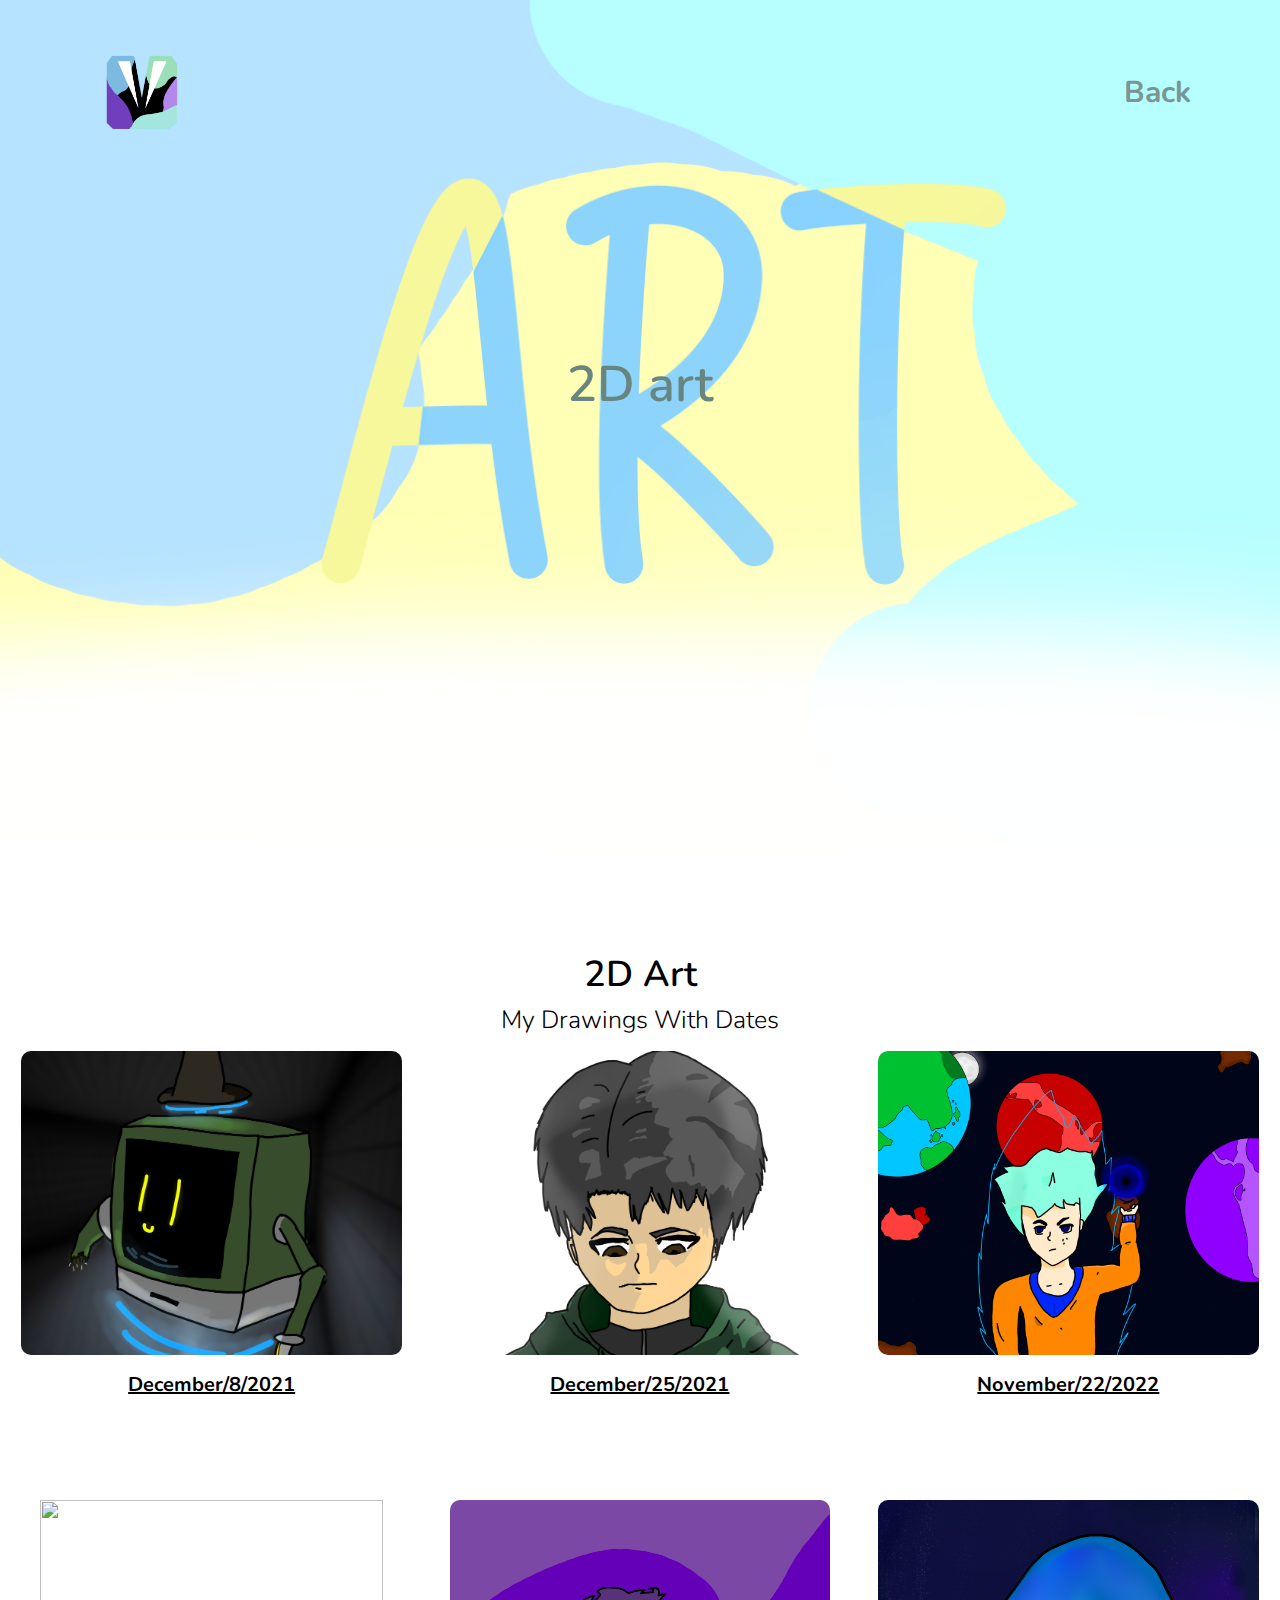
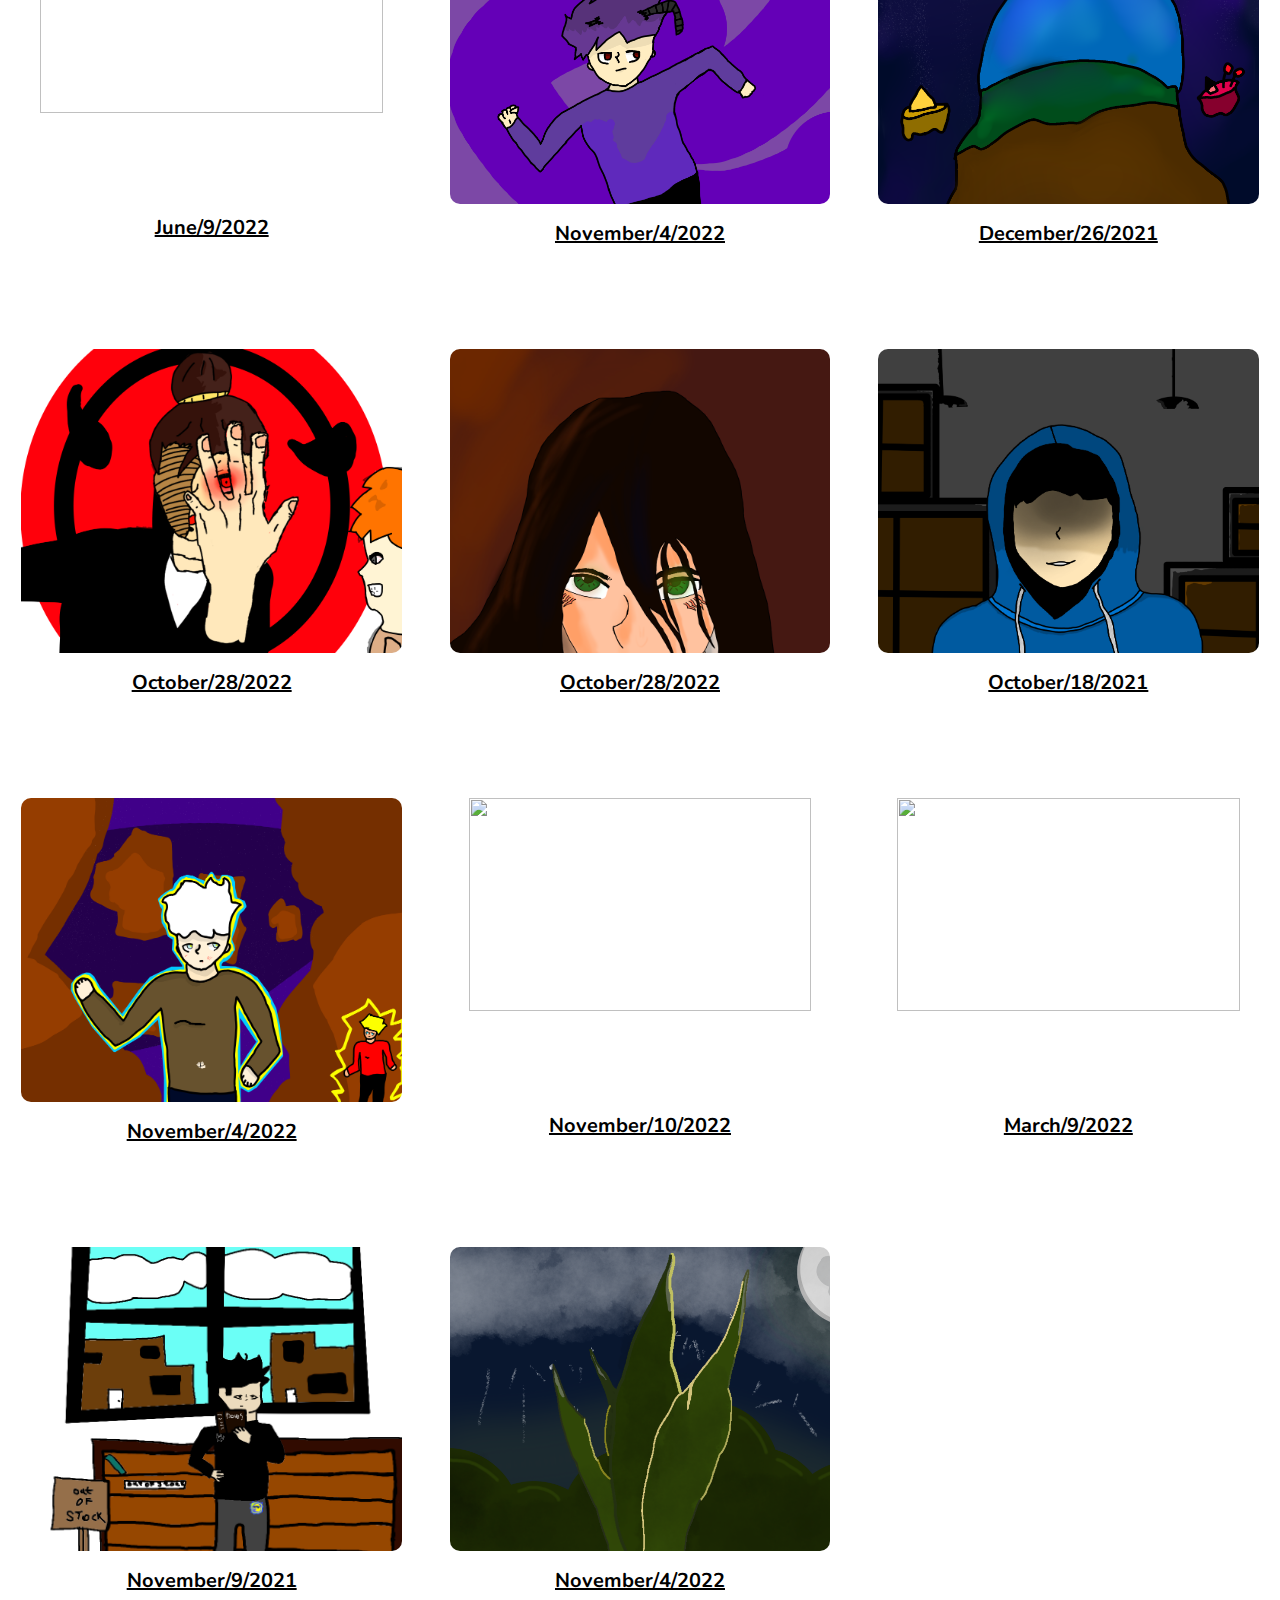
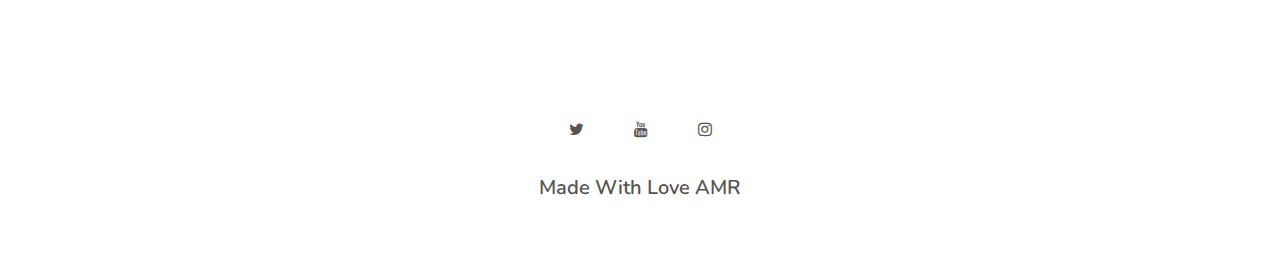
==== commit a8ab956d: "Big Update" ====
--- a/2D Art.html
+++ b/2D Art.html
@@ -10,7 +10,7 @@
 
     <link rel="preconnect" href="https://fonts.googleapis.com">
     <link rel="preconnect" href="https://fonts.gstatic.com" crossorigin>
-    <link href="https://fonts.googleapis.com/css2?family=Maven+Pro:wght@500;600;800&display=swap" rel="stylesheet">
+    <link href="https://fonts.googleapis.com/css2?family=Maven+Pro:wght@500;600;800&family=Nunito:ital,wght@0,200;0,400;0,500;0,600;0,700;0,800;0,900;1,400;1,500;1,600;1,700;1,800;1,900&display=swap" rel="stylesheet">
 </head>
 
 <body>
--- a/Style.css
+++ b/Style.css
@@ -2,6 +2,7 @@
     margin: 0;
     padding: 0;
     font-family: 'Maven Pro', sans-serif;
+    font-family: 'Nunito', sans-serif;
 }
 
 .header{
@@ -17,6 +18,18 @@
     text-align: center;
     color: rgb(255, 255, 255);
 }
+.headerF{
+    min-height: 100vh;
+    background-size: cover;
+    background-position: center;
+    position: relative;
+    height: 60vh;
+    width: 100%;
+    background-position: center;
+    background-size: cover;
+    text-align: center;
+    color: rgb(255, 255, 255);
+}
 nav{
     display: flex;
     padding: 2% 6%;
@@ -25,11 +38,11 @@
     
 }
 nav img{
-    width: 150px;
+    width: 130px;
     transition: 0.5s;
 }
 nav img:hover {
-    width: 155px;
+    width: 135px;
 
 }
 .nav-links{
@@ -41,7 +54,7 @@
     display: inline-block;
     padding: 8px 12px;
     position: relative;
-    font-weight: 700;
+    font-weight: 700;   
 }
 .nav-links  ul li a {
     color: rgb(255, 255, 255);
@@ -50,24 +63,28 @@
     transition: 0.5s;
 }
 .nav-links  ul li a:hover {
-    color: rgb(223, 194, 223);
+    color: rgb(194, 221, 223);
     font-size: 25px;
-    font-weight: 100;
+    font-weight: 800;
     transition: 1s;
+    border-radius: 8px;
+    margin-bottom: 8px 5px;
+    background-color: #46816e56;
+    
 }
 .nav-links  ul li::after{
     content: '';
     width: 0%;
     height: 2px;
-    background: #ca9894;
+    background: #ffffff5b;
     display: block;
     margin: auto;
-    transition: 0.5s;
+    transition: 0.5s;  
+}
+
+.nav-links  ul li:hover::after{
+    width: 100%;
     
-}
-
-.nav-links  ul li:hover::after{
-    width: 100%;
 }
 .text-box{
     width: 90%;
@@ -110,11 +127,11 @@
    display: inline-block;
    text-decoration: none;
    color: rgb(255, 255, 255);
-   border: 1px solid rgb(129, 170, 224);
+   border: 1px solid rgb(194, 211, 118);
    padding: 12px 34px;
    margin: 6px;
    font-size: 16px;
-   background:  transparent;
+   background: rgba(0, 0, 0, 0.212);
    position: relative;
    cursor: pointer;
    transition: 0.5s;
@@ -124,14 +141,14 @@
 }
 .BUTON:hover{
 
-   border: 1px solid rgb(129, 170, 224);
-   background:  rgb(177, 255, 236);
+    border: 1px solid rgb(194, 211, 118);
+   background:  rgb(228, 224, 166);
    transition: 1s;
    border-radius: 20px;
    margin-bottom: 20px 12px;
    font-size: 20px;
    font-weight: 900;
-   color: rgb(54, 54, 54);
+   color: rgb(93, 109, 250);
 
 }
 nav .fa{
@@ -154,6 +171,9 @@
  .nav-links{
     text-align: right;
  }
+ .BUTON:hover{
+   font-size: 35px;
+}
 
  h1 {
     font-size: 40px;
@@ -174,12 +194,12 @@
     font-size: 30px;
  }
  .header{
-    background-image: linear-gradient(rgba(4,9,30,0.7),rgba(4,9,30,0.7)),url(images/AMR2022October26.png);
-    background-size: 100%;
+    background-image: linear-gradient(rgba(4,9,30,0.2),rgba(4, 9, 30, 0.2)),url(images/AMR2022PhoneSize.png);
+    background-size: 150%;
     background-repeat: no-repeat;
  }
  nav img{
-    width: 250px;
+    width: 100px;
 }
 
 .NewsBig img{
@@ -570,10 +590,10 @@
     content: '';
     width: 0%;
     height: 2px;
-    background: #ca9894;
+    background: #cf41fa5b;
     display: block;
     margin: auto;
-    transition: 0.5s;
+    transition: 0.5s;  
     
 }
 
@@ -889,4 +909,61 @@
 
 ::-webkit-scrollbar-thumb:hover{
     background: rgb(88, 160, 255);
+}
+
+header{
+    position: relative;
+    left: 0;
+    top: 0;
+    width: 1005;
+    height: 80px;
+}
+
+header h4 {
+    position: absolute;
+    left: 10%;
+    bottom: 1rem;
+    font-size: 1.6rem;
+
+}
+
+.intro {
+    position: fixed;
+    z-index: 1;
+    left: 0;
+    top: 0;
+    width: 100%;
+    height: 100vh;
+    background-color: #88caca;
+    transition: 1s;
+}
+
+.logo-headerindex{
+    position: absolute;
+    top: 40%;
+    left: 50%;
+    transform: translate(-50%, -50%);
+    color: #ffffff;
+}
+
+.logo{
+    position: relative;
+    display: inline-block;
+    bottom: -20px;
+    opacity: 0;
+}
+.logo img{
+    width: 100px;
+}
+
+.logo.active{
+    bottom: 0;
+    opacity: 1;
+    transition: ease-in-out 0.5s;
+
+}
+.logo.fade{
+    bottom: 150px;
+    opacity: 0;
+    transition: ease-in-out 0.5s;
 }